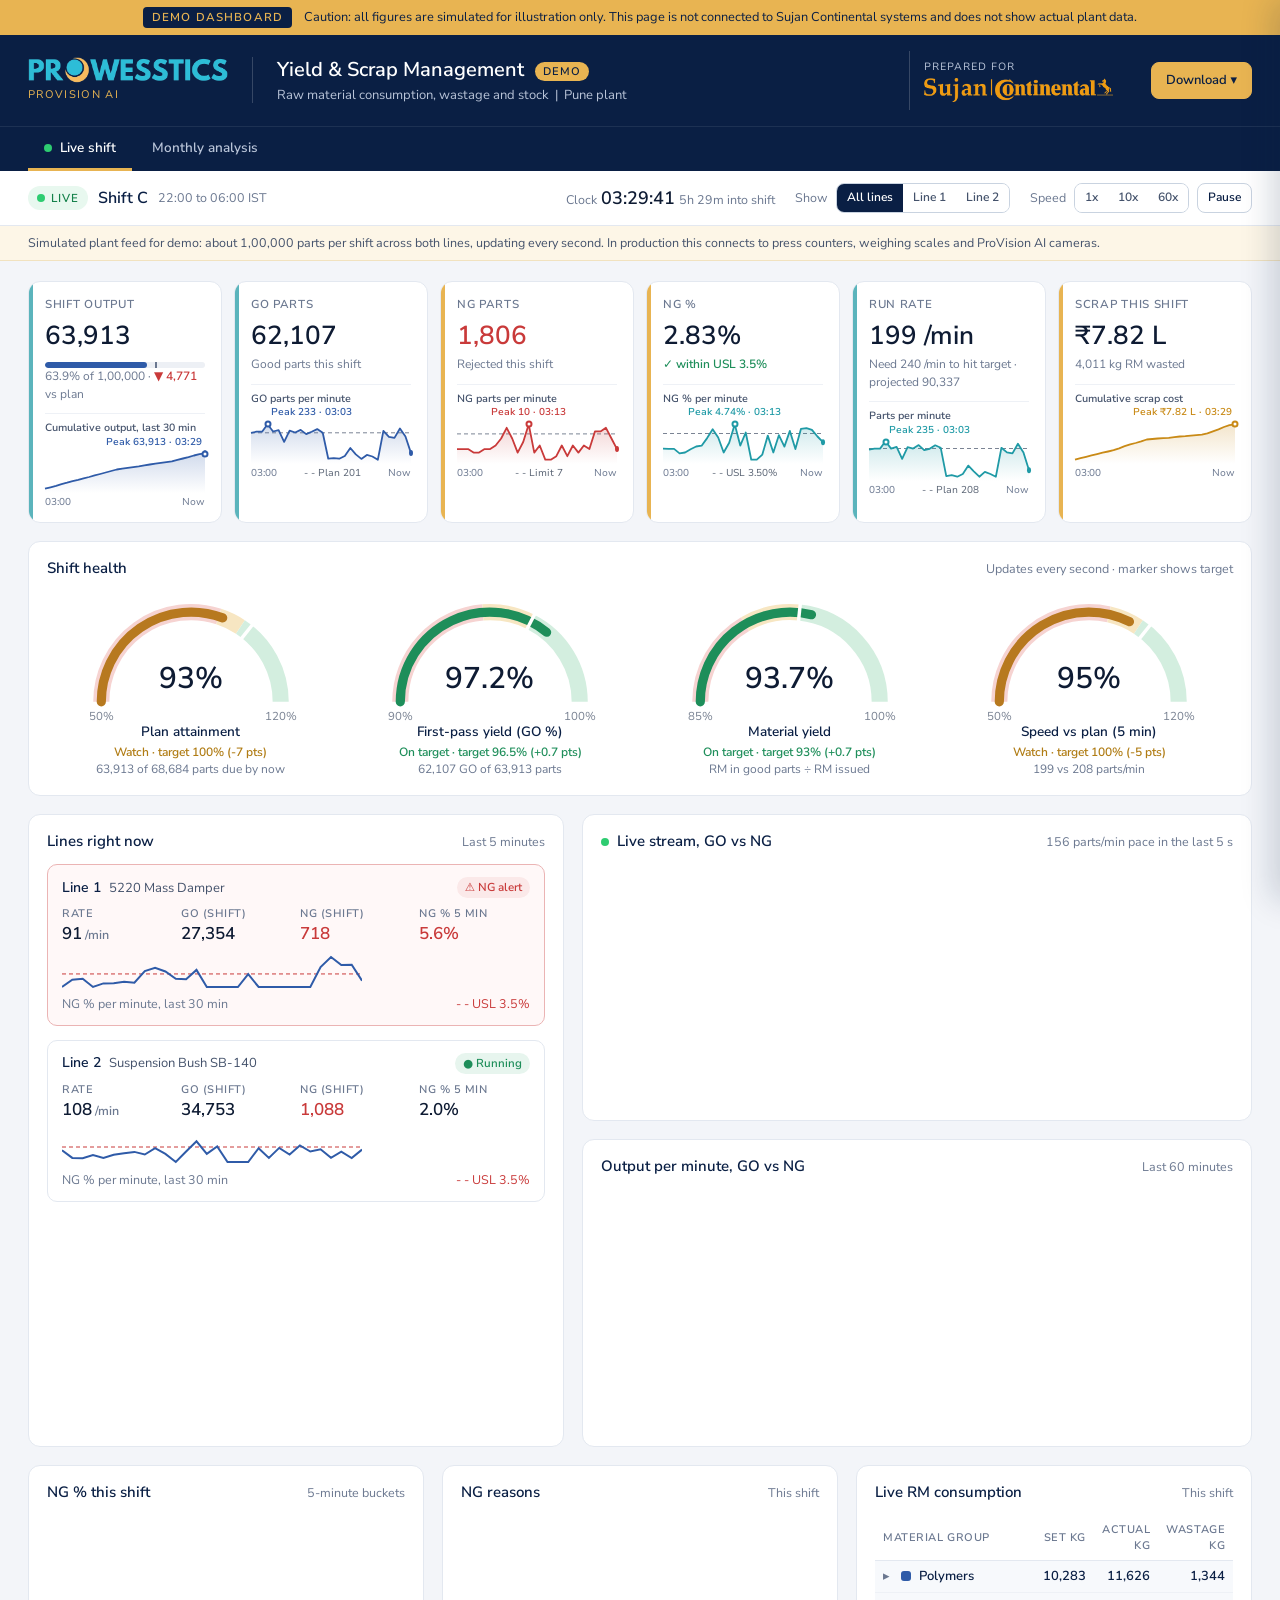
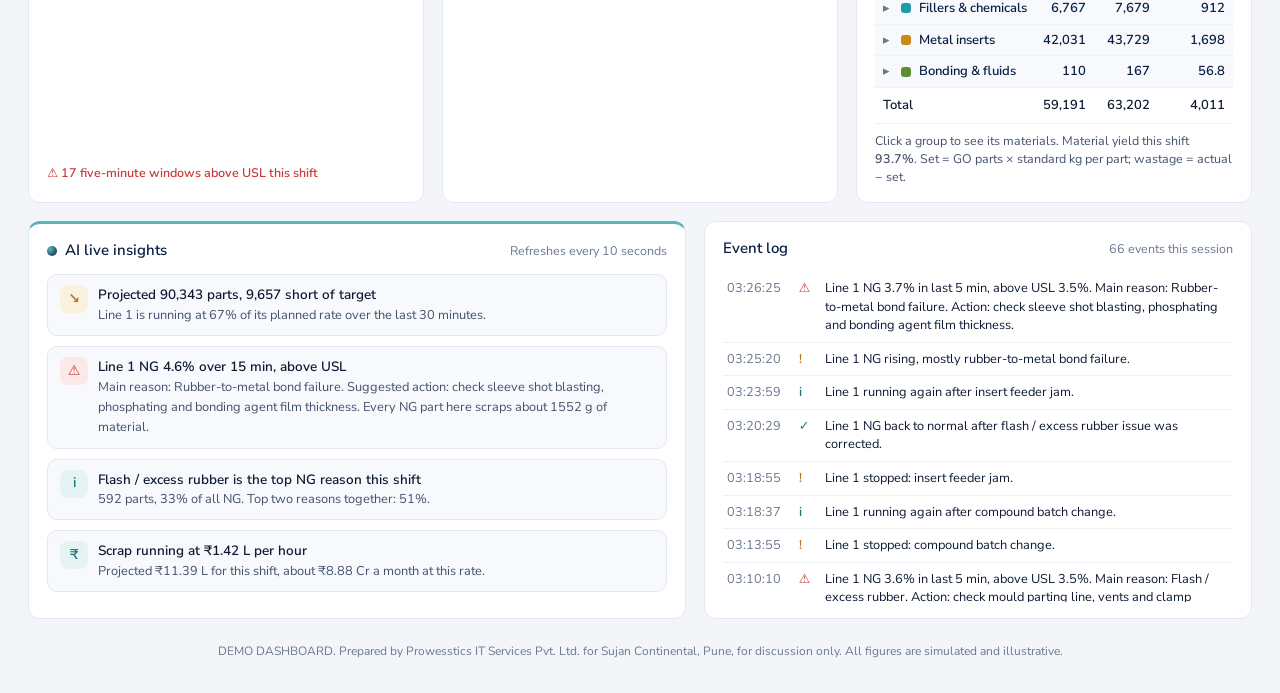
==== index.html @ 963721c2 "Avenir share thumbnail (D1), peak labels on sparklines, new share link (build 20261024130215) Co-Aut" ====
<!doctype html>
<html lang="en">
<head>
<meta charset="utf-8">
<meta http-equiv="Cache-Control" content="no-cache, no-store, must-revalidate">
<meta name="build" content="20261024130215">
<meta name="viewport" content="width=device-width, initial-scale=1">
<title>Yield &amp; Scrap Management Dashboard | Sujan Continental x Prowesstics</title>
<meta name="description" content="Demo dashboard: live GO / NG tracking, raw material yield, scrap cost and stock for Sujan Continental's anti-vibration lines. Prepared by Prowesstics (ProVision AI).">
<meta property="og:type" content="website">
<meta property="og:site_name" content="Prowesstics | ProVision AI">
<meta property="og:title" content="Yield &amp; Scrap Management Dashboard | Sujan Continental">
<meta property="og:description" content="Live GO / NG tracking, raw material yield, scrap cost and stock for anti-vibration lines. Demo prepared by Prowesstics.">
<meta property="og:url" content="https://harish-e-g.github.io/sct-yield-scrap/">
<meta property="og:image" content="https://harish-e-g.github.io/sct-yield-scrap/assets/og-share.jpg">
<meta property="og:image:secure_url" content="https://harish-e-g.github.io/sct-yield-scrap/assets/og-share.jpg">
<meta property="og:image:type" content="image/jpeg">
<meta property="og:image:width" content="1200">
<meta property="og:image:height" content="630">
<meta property="og:image:alt" content="Prowesstics Yield and Scrap Management demo dashboard prepared for Sujan Continental">
<meta name="twitter:card" content="summary_large_image">
<meta name="twitter:title" content="Yield &amp; Scrap Management Dashboard | Sujan Continental">
<meta name="twitter:description" content="Live GO / NG tracking, raw material yield, scrap cost and stock. Demo prepared by Prowesstics.">
<meta name="twitter:image" content="https://harish-e-g.github.io/sct-yield-scrap/assets/og-share.jpg">
<meta name="theme-color" content="#0A1F44">
<link rel="icon" href="data:image/svg+xml,%3Csvg xmlns='http://www.w3.org/2000/svg' viewBox='0 0 64 64'%3E%3Crect width='64' height='64' rx='14' fill='%230A1F44'/%3E%3Ccircle cx='30' cy='32' r='13' fill='%235BB4BC'/%3E%3Cpath d='M22 46a18 18 0 1 0 6-32' fill='none' stroke='%23E8B452' stroke-width='6' stroke-linecap='round'/%3E%3C/svg%3E">
<link rel="preconnect" href="https://fonts.googleapis.com"><link rel="preconnect" href="https://fonts.gstatic.com" crossorigin>
<link rel="stylesheet" href="https://fonts.googleapis.com/css2?family=Nunito+Sans:opsz,wght@6..12,400;6..12,600;6..12,700&display=swap">
<link rel="stylesheet" href="styles.css?v=20261024130215">
<script src="lib/chart.umd.min.js?v=20261024130215"></script>
<script src="lib/xlsx.full.min.js?v=20261024130215"></script>
</head>
<body>

<div class="demo-ribbon" role="note">
  <b>DEMO DASHBOARD</b>
  <span>Caution: all figures are simulated for illustration only. This page is not connected to Sujan Continental systems and does not show actual plant data.</span>
</div>

<header class="topbar">
  <div class="brand">
    <img src="assets/prowesstics-logo.png?v=20261024130215" alt="Prowesstics" class="logo-pwt" width="640" height="83">
    <div class="brand-sub">ProVision AI</div>
  </div>
  <div class="title-block">
    <h1>Yield &amp; Scrap Management <span class="demo-tag">Demo</span></h1>
    <p>Raw material consumption, wastage and stock &nbsp;|&nbsp; Pune plant</p>
  </div>
  <div class="client">
    <span class="client-lbl">Prepared for</span>
    <img src="assets/sujan-continental-logo.png?v=20261024130215" alt="Sujan Continental" class="logo-sct" width="640" height="81">
  </div>
  <div class="dl-wrap">
    <button class="btn gold" id="btnDl" aria-haspopup="menu" aria-expanded="false">Download ▾</button>
    <div class="dl-menu" id="dlMenu" role="menu" hidden>
      <div class="dl-head">Current view and filters</div>
      <button role="menuitem" data-fmt="pdf"><b>PDF report</b><span>Dashboard layout, A4 landscape</span></button>
      <button role="menuitem" data-fmt="xlsx"><b>Excel report</b><span>Summary, lines, stock, trend and data sheets</span></button>
      <button role="menuitem" data-fmt="png"><b>Dashboard image</b><span>Full-page PNG</span></button>
      <button role="menuitem" data-fmt="html"><b>Interactive dashboard</b><span>Offline HTML file, opens in any browser</span></button>
    </div>
  </div>
  <div class="top-actions">
    <button class="btn ghost" id="btnInputs" aria-controls="drawer">Edit inputs</button>
    <button class="btn ghost" id="btnData">Upload / Download</button>
  </div>
</header>

<nav class="viewtabs" role="tablist" aria-label="Views">
  <button role="tab" data-view="live" class="on" aria-selected="true"><span class="live-dot" aria-hidden="true"></span>Live shift</button>
  <button role="tab" data-view="monthly" aria-selected="false">Monthly analysis</button>
</nav>

<div id="viewLive">
  <section class="shiftbar">
    <div class="shift-id">
      <span class="live-badge"><span class="live-dot" aria-hidden="true"></span>LIVE</span>
      <b id="lvShift">Shift</b>
      <span class="muted" id="lvShiftWin"></span>
    </div>
    <div class="shift-clock"><span class="muted">Clock</span> <b id="lvClock">--:--:--</b> <span class="muted" id="lvElapsed"></span></div>
    <div class="shift-ctrl">
      <span class="muted">Show</span>
      <div class="seg" role="group" aria-label="Line filter" id="lvSel">
        <button data-sel="all" class="on">All lines</button><button data-sel="0">Line 1</button><button data-sel="1">Line 2</button>
      </div>
    </div>
    <div class="shift-ctrl">
      <span class="muted">Speed</span>
      <div class="seg" role="group" aria-label="Simulation speed" id="lvSpeed">
        <button data-sp="1" class="on">1x</button><button data-sp="10">10x</button><button data-sp="60">60x</button>
      </div>
      <button class="btn ghost sm" id="lvPause">Pause</button>
    </div>
  </section>
  <p class="feed-note" id="lvFeedNote">Simulated plant feed for demo: about 1,00,000 parts per shift across both lines, updating every second. In production this connects to press counters, weighing scales and ProVision AI cameras.</p>

  <main>
    <section class="kpis" id="lvKpis" aria-label="Live shift metrics"></section>

    <section class="panel">
      <div class="panel-head"><h2>Shift health</h2><span class="muted">Updates every second · marker shows target</span></div>
      <div class="gauges" id="lvGauges"></div>
    </section>

    <section class="grid-live">
      <div class="panel">
        <div class="panel-head"><h2>Lines right now</h2><span class="muted">Last 5 minutes</span></div>
        <div class="lines" id="lvLines"></div>
      </div>
      <div class="col-right">
        <div class="panel">
          <div class="panel-head"><h2><span class="live-dot" aria-hidden="true"></span>Live stream, GO vs NG</h2><span class="muted" id="lvStreamNow">Every 5 seconds, last 3 minutes</span></div>
          <div class="chart-box"><canvas id="lvChStream" aria-label="GO and NG parts every 5 seconds, last 3 minutes"></canvas></div>
        </div>
        <div class="panel">
          <div class="panel-head"><h2>Output per minute, GO vs NG</h2><span class="muted">Last 60 minutes</span></div>
          <div class="chart-box"><canvas id="lvChRate" aria-label="Parts per minute, GO and NG, last 60 minutes"></canvas></div>
        </div>
      </div>
    </section>

    <section class="grid-3">
      <div class="panel">
        <div class="panel-head"><h2>NG % this shift</h2><span class="muted">5-minute buckets</span></div>
        <div class="chart-box"><canvas id="lvChNg" aria-label="NG percent in five minute buckets with USL"></canvas></div>
        <p class="chart-foot" id="lvNgFoot"></p>
      </div>
      <div class="panel">
        <div class="panel-head"><h2>NG reasons</h2><span class="muted">This shift</span></div>
        <div class="chart-box"><canvas id="lvChReason" aria-label="NG parts by rejection reason"></canvas></div>
      </div>
      <div class="panel">
        <div class="panel-head"><h2>Live RM consumption</h2><span class="muted">This shift</span></div>
        <div id="lvRm"></div>
      </div>
    </section>

    <section class="grid-2">
      <div class="panel ai">
        <div class="panel-head"><h2><span class="ai-dot" aria-hidden="true"></span>AI live insights</h2><span class="muted">Refreshes every 10 seconds</span></div>
        <ul class="insights" id="lvInsights"></ul>
      </div>
      <div class="panel">
        <div class="panel-head"><h2>Event log</h2><span class="muted" id="lvEvCount"></span></div>
        <ul class="events" id="lvEvents"></ul>
      </div>
    </section>
    <footer class="foot">DEMO DASHBOARD. Prepared by Prowesstics IT Services Pvt. Ltd. for Sujan Continental, Pune, for discussion only. All figures are simulated and illustrative.</footer>
  </main>
</div>

<div id="viewMonthly" hidden>
<section class="filters" aria-label="Filters">
  <label>Period<select id="fMode"><option value="month">Single month</option><option value="cum">Cumulative (range)</option></select></label>
  <label id="fFromWrap" hidden>From<select id="fFrom"></select></label>
  <label><span id="fMonthLbl">Month</span><select id="fMonth"></select></label>
  <div class="presets" id="fPresets" hidden role="group" aria-label="Quick ranges">
    <button data-p="fy">FY to date</button><button data-p="3">Last 3 M</button><button data-p="6">Last 6 M</button><button data-p="12">All 12 M</button>
  </div>
  <label>Line<select id="fLine"></select></label>
  <label>Variant<select id="fVariant"></select></label>
  <label>Raw material<select id="fRm"></select></label>
  <span class="filters-note" id="filterNote"></span>
  <button class="btn link" id="btnReset" title="Restore the demo data">Reset demo data</button>
</section>

<main>
  <section class="kpis" id="kpis" aria-label="Key metrics"></section>

  <section class="grid-main">
    <div class="panel" id="prodPanel">
      <div class="panel-head">
        <h2>Production details</h2>
        <span class="muted" id="prodMonthLbl"></span>
      </div>
      <div class="lines" id="lineCards"></div>
    </div>

    <div class="col-right">
      <div class="panel">
        <div class="panel-head">
          <h2>Available RM stock</h2>
          <span class="muted" id="stockMonthLbl"></span>
        </div>
        <div id="stockTable"></div>
      </div>

      <div class="panel">
        <div class="panel-head">
          <h2>Scrap % control chart</h2>
          <div class="seg" role="group" aria-label="Control limit mode">
            <button data-lim="auto" class="on">Auto (3σ)</button>
            <button data-lim="manual">Manual</button>
          </div>
        </div>
        <div class="limits-row" id="limitsRow">
          <label>USL %<input type="number" step="0.1" id="inUsl"></label>
          <label>LSL %<input type="number" step="0.1" id="inLsl"></label>
        </div>
        <div class="chart-box tall"><canvas id="chSpc" aria-label="Monthly scrap percent with average, USL and LSL"></canvas></div>
        <p class="chart-foot" id="spcFoot"></p>
      </div>
    </div>
  </section>

  <section class="grid-3">
    <div class="panel">
      <div class="panel-head"><h2 id="partsTitle">Produced parts vs month</h2></div>
      <div class="chart-box"><canvas id="chParts" aria-label="Good parts produced per month by line"></canvas></div>
    </div>
    <div class="panel">
      <div class="panel-head"><h2 id="wasteTitle">Wastage kg by raw material</h2></div>
      <div class="chart-box"><canvas id="chWaste" aria-label="Wastage kilograms per month by raw material"></canvas></div>
    </div>
    <div class="panel">
      <div class="panel-head"><h2>Set vs actual consumption</h2><span class="muted" id="svaLbl"></span></div>
      <div class="chart-box"><canvas id="chSva" aria-label="Set versus actual RM consumption for selected month"></canvas></div>
    </div>
  </section>

  <section class="grid-3">
    <div class="panel">
      <div class="panel-head"><h2>Where the wasted material goes</h2><span class="muted" id="wfLbl"></span></div>
      <div class="chart-box"><canvas id="chFlow" aria-label="Wasted material by cause"></canvas></div>
      <p class="chart-foot" id="wfFoot"></p>
    </div>
    <div class="panel">
      <div class="panel-head"><h2>Scrap cost share</h2><span class="muted" id="dnLbl"></span></div>
      <div class="chart-box donut-box"><canvas id="chDonut" aria-label="Share of scrap cost by material"></canvas><div class="donut-center" id="dnCenter"></div></div>
    </div>
    <div class="panel">
      <div class="panel-head"><h2>Scrap % heatmap</h2><span class="muted">Month × line</span></div>
      <div id="heatmap" class="heat-wrap"></div>
    </div>
  </section>

  <section class="grid-2">
    <div class="panel ai">
      <div class="panel-head">
        <h2><span class="ai-dot" aria-hidden="true"></span>AI insights</h2>
        <span class="muted">Auto-generated from the current data</span>
      </div>
      <ul class="insights" id="insights"></ul>
    </div>

    <div class="panel">
      <div class="panel-head"><h2>What-if simulator</h2><span class="muted" id="wiLbl"></span></div>
      <div class="slider">
        <div class="slider-top"><span>Reduce wastage by</span><b id="wiWasteVal">20%</b></div>
        <input type="range" id="wiWaste" min="0" max="60" step="5" value="20">
      </div>
      <div class="slider">
        <div class="slider-top"><span>RM price change</span><b id="wiPriceVal">0%</b></div>
        <input type="range" id="wiPrice" min="-20" max="20" step="1" value="0">
      </div>
      <div class="wi-results" id="wiResults"></div>
    </div>
  </section>

  <section class="panel">
    <div class="panel-head">
      <h2>Raw material master</h2>
      <span class="muted">Demo assumptions for a rubber-to-metal bonded AVS plant. Confirm with Sujan Continental.</span>
    </div>
    <div id="rmMaster" class="table-wrap"></div>
  </section>

  <section class="panel">
    <div class="panel-head">
      <h2>Data table</h2>
      <button class="btn ghost sm" id="btnTable" aria-expanded="false">Show table</button>
    </div>
    <div id="dataTable" class="table-wrap" hidden></div>
  </section>

  <footer class="foot">
    DEMO DASHBOARD. Prepared by Prowesstics IT Services Pvt. Ltd. for Sujan Continental, Pune, for discussion only. All figures are simulated and illustrative. Build <span id="buildId"></span>.
  </footer>
</main>
</div>

<!-- Inputs drawer -->
<div class="scrim" id="scrim" hidden></div>
<aside class="drawer" id="drawer" aria-hidden="true" aria-label="Edit inputs">
  <div class="drawer-head">
    <h2>Edit inputs</h2>
    <button class="btn ghost sm" id="btnClose">Close</button>
  </div>
  <div class="tabs" role="tablist">
    <button role="tab" data-tab="prod" class="on">Production</button>
    <button role="tab" data-tab="stock">Stock &amp; inward</button>
    <button role="tab" data-tab="std">Part weights &amp; rates</button>
  </div>
  <div class="drawer-body" id="drawerBody"></div>
  <p class="drawer-foot">Changes apply instantly and stay saved in this browser.</p>
</aside>

<!-- Upload / download dialog -->
<dialog id="dlgData">
  <h2>Upload or download data</h2>
  <ol class="steps">
    <li><b>Download the template</b> (Excel, 4 sheets: Production, Part Weights, Stock, Rates). It is pre-filled with the current data.</li>
    <li>Replace the numbers with real plant data. Keep the column headings as they are.</li>
    <li><b>Upload</b> the file. The whole dashboard refreshes.</li>
  </ol>
  <div class="dlg-actions">
    <button class="btn" id="btnTemplate">Download template (.xlsx)</button>
    <label class="btn ghost file">Upload .xlsx<input type="file" id="fileIn" accept=".xlsx,.xls,.csv"></label>
  </div>
  <p class="muted" id="uploadMsg"></p>
  <div class="dlg-actions end"><button class="btn ghost" id="btnDlgClose">Close</button></div>
</dialog>

<script src="viz.js?v=20261024130215"></script>
<script src="materials.js?v=20261024121736"></script>
<script src="app.js?v=20261024130215"></script>
<script src="live.js?v=20261024130215"></script>
<div class="toast" id="toast" hidden></div>
<script src="lib/jspdf.umd.min.js?v=20261024130215" defer></script>
<script src="lib/html2canvas.min.js?v=20261024130215" defer></script>
<script src="export.js?v=20261024130215"></script>
<script src="refresh.js?v=20261024130215"></script>
</body>
</html>
---- styles.css ----
:root{
  color-scheme: light;
  --navy:#0A1F44; --teal:#5BB4BC; --gold:#E8B452;
  --bg:#F3F5F9; --surface:#FFFFFF; --surface-2:#F7F9FC; --line:#E3E8F0;
  --ink:#0E1B33; --ink-2:#44526B; --ink-3:#6B7890;
  --s1:#2F5BA8; --s2:#1F9AA6; --s3:#C98A16; --s4:#8E5BB5; --s5:#5E8C31;
  --good:#1E8E5A; --warn:#B7791F; --crit:#C93A3A;
  --good-bg:#E7F5EE; --warn-bg:#FBF1DF; --crit-bg:#FBE9E9;
  --r:12px;
  --font:"Avenir Next","Avenir","Nunito Sans",Calibri,"Segoe UI",system-ui,-apple-system,sans-serif;
}
*{box-sizing:border-box}
html,body{margin:0;background:var(--bg);color:var(--ink);font-family:var(--font);font-size:14px;line-height:1.45}
h1,h2,h3{margin:0;font-weight:600}
button,input,select{font:inherit;color:inherit}
.muted{color:var(--ink-3);font-size:12.5px}

/* Top bar */
.topbar{display:flex;align-items:center;gap:24px;padding:16px 28px;background:var(--navy);color:#fff;flex-wrap:wrap}
.brand{display:flex;flex-direction:column;border-right:1px solid rgba(255,255,255,.18);padding-right:24px}
.wordmark{font-weight:600;letter-spacing:.08em;font-size:18px;color:#fff}
.wordmark::first-letter{color:var(--teal)}
.brand-sub{font-size:11px;color:var(--gold);letter-spacing:.12em;text-transform:uppercase}
.title-block{flex:1;min-width:240px}
.title-block h1{font-size:20px}
.title-block p{margin:2px 0 0;color:#B9C4D8;font-size:13px}
.top-actions{display:flex;gap:8px;flex-wrap:wrap}
.topbar .btn.ghost{border-color:rgba(255,255,255,.35);color:#fff;background:transparent}
.topbar .btn.ghost:hover{background:rgba(255,255,255,.1)}

.btn{border:1px solid var(--navy);background:var(--navy);color:#fff;border-radius:8px;padding:8px 14px;cursor:pointer;font-weight:600;font-size:13px;white-space:nowrap}
.btn:hover{filter:brightness(1.12)}
.btn.ghost{background:var(--surface);color:var(--navy);border-color:#C9D3E0}
.btn.ghost:hover{background:var(--surface-2);filter:none}
.btn.sm{padding:5px 10px;font-size:12px}
.btn.link{background:none;border:none;color:var(--ink-3);text-decoration:underline;padding:6px 4px;font-weight:500}
.btn:focus-visible,select:focus-visible,input:focus-visible{outline:2px solid var(--teal);outline-offset:2px}

/* Filters */
.filters{display:flex;gap:12px;align-items:flex-end;padding:14px 28px;background:var(--surface);border-bottom:1px solid var(--line);flex-wrap:wrap;position:sticky;top:0;z-index:5}
.filters label{display:flex;flex-direction:column;font-size:11px;color:var(--ink-3);text-transform:uppercase;letter-spacing:.06em;gap:4px;font-weight:600}
.filters select{min-width:150px;padding:7px 10px;border:1px solid #C9D3E0;border-radius:8px;background:var(--surface);font-size:13.5px;text-transform:none;letter-spacing:0;color:var(--ink);font-weight:500}
.filters-note{flex:1;font-size:12.5px;color:var(--ink-3);align-self:center;min-width:160px}

main{padding:20px 28px 32px;display:flex;flex-direction:column;gap:18px;max-width:1500px;margin:0 auto}

/* KPI tiles */
.kpis{display:grid;grid-template-columns:repeat(6,minmax(0,1fr));gap:12px}
.kpi{background:var(--surface);border:1px solid var(--line);border-radius:var(--r);padding:14px 16px;position:relative;overflow:hidden}
.kpi::before{content:"";position:absolute;left:0;top:0;bottom:0;width:4px;background:var(--teal)}
.kpi.hl::before{background:var(--gold)}
.kpi .lbl{font-size:11.5px;color:var(--ink-3);text-transform:uppercase;letter-spacing:.06em;font-weight:600}
.kpi .val{font-size:26px;font-weight:600;margin-top:4px;color:var(--ink);font-variant-numeric:tabular-nums}
.kpi .sub{font-size:12px;color:var(--ink-3);margin-top:2px}
.delta{font-weight:600;font-size:12px}
.delta.good{color:var(--good)} .delta.bad{color:var(--crit)} .delta.flat{color:var(--ink-3)}

/* Panels */
.panel{background:var(--surface);border:1px solid var(--line);border-radius:var(--r);padding:16px 18px;min-width:0}
.panel-head{display:flex;justify-content:space-between;align-items:center;gap:10px;margin-bottom:12px;flex-wrap:wrap}
.panel-head h2{font-size:15px;color:var(--navy);display:flex;align-items:center;gap:8px}
.grid-main{display:grid;grid-template-columns:1.1fr 1fr;gap:18px}
.col-right{display:flex;flex-direction:column;gap:18px;min-width:0}
.grid-3{display:grid;grid-template-columns:repeat(3,minmax(0,1fr));gap:18px}
.grid-2{display:grid;grid-template-columns:1.2fr 1fr;gap:18px}

/* Line cards */
.lines{display:grid;grid-template-columns:1fr;gap:14px}
.line-card{border:1px solid var(--line);border-radius:10px;overflow:hidden}
.line-card .lc-head{display:flex;justify-content:space-between;align-items:center;padding:10px 14px;background:var(--surface-2);border-bottom:1px solid var(--line);gap:8px;flex-wrap:wrap}
.lc-head .ln{font-weight:600;color:var(--navy)}
.lc-head .pn{font-size:13px;color:var(--ink-2)}
.lc-stats{display:grid;grid-template-columns:repeat(4,1fr);gap:0;border-bottom:1px solid var(--line)}
.lc-stats>div{padding:9px 14px;border-right:1px solid var(--line)}
.lc-stats>div:last-child{border-right:none}
.lc-stats .k{font-size:11px;color:var(--ink-3);text-transform:uppercase;letter-spacing:.05em;font-weight:600}
.lc-stats .v{font-size:16px;font-weight:600;font-variant-numeric:tabular-nums}
.rm-table{width:100%;border-collapse:collapse;font-size:13px}
.rm-table th{font-size:11px;text-transform:uppercase;letter-spacing:.05em;color:var(--ink-3);font-weight:600;text-align:right;padding:8px 14px 6px;border-bottom:1px solid var(--line)}
.rm-table th:first-child,.rm-table td:first-child{text-align:left}
.rm-table td{padding:7px 14px;text-align:right;border-bottom:1px solid #EEF1F6;font-variant-numeric:tabular-nums;white-space:nowrap}
.rm-table tr:last-child td{border-bottom:none}
.rm-name{display:flex;align-items:center;gap:8px;white-space:nowrap}
.sw{width:10px;height:10px;border-radius:3px;display:inline-block;flex:none}
.bar{height:6px;border-radius:3px;background:#EDF0F5;overflow:hidden;min-width:60px}
.bar i{display:block;height:100%;border-radius:3px}
.pill{display:inline-flex;align-items:center;gap:4px;font-size:11.5px;font-weight:600;padding:2px 8px;border-radius:999px;white-space:nowrap}
.pill.good{background:var(--good-bg);color:var(--good)}
.pill.warn{background:var(--warn-bg);color:var(--warn)}
.pill.crit{background:var(--crit-bg);color:var(--crit)}
.empty{padding:20px;text-align:center;color:var(--ink-3)}

/* Stock */
.stock-table{width:100%;border-collapse:collapse;font-size:13px}
.stock-table th{font-size:11px;text-transform:uppercase;letter-spacing:.05em;color:var(--ink-3);font-weight:600;text-align:right;padding:6px 8px;border-bottom:1px solid var(--line)}
.stock-table th:first-child,.stock-table td:first-child{text-align:left}
.stock-table td{padding:8px;text-align:right;border-bottom:1px solid #EEF1F6;font-variant-numeric:tabular-nums;white-space:nowrap}
.stock-table td.big{font-weight:600;font-size:14px}
.stock-table tr.dim td{opacity:.4}

/* Charts */
.chart-box{position:relative;height:240px}
.chart-box.tall{height:260px}
.chart-foot{margin:8px 0 0;font-size:12.5px;color:var(--ink-2)}
.seg{display:inline-flex;border:1px solid #C9D3E0;border-radius:8px;overflow:hidden}
.seg button{border:none;background:var(--surface);padding:5px 10px;font-size:12px;cursor:pointer;color:var(--ink-2);font-weight:600}
.seg button.on{background:var(--navy);color:#fff}
.limits-row{display:none;gap:12px;margin-bottom:8px}
.limits-row.show{display:flex}
.limits-row label{display:flex;align-items:center;gap:6px;font-size:12.5px;color:var(--ink-2);font-weight:600}
.limits-row input{width:80px;padding:5px 8px;border:1px solid #C9D3E0;border-radius:6px}

/* AI insights */
.panel.ai{border-top:3px solid var(--teal)}
.ai-dot{width:10px;height:10px;border-radius:50%;background:radial-gradient(circle at 30% 30%,var(--teal),var(--navy));display:inline-block}
.insights{list-style:none;margin:0;padding:0;display:flex;flex-direction:column;gap:10px}
.insights li{display:grid;grid-template-columns:28px 1fr;gap:10px;padding:10px 12px;border-radius:10px;background:var(--surface-2);border:1px solid var(--line)}
.insights .ic{width:28px;height:28px;border-radius:8px;display:grid;place-items:center;font-weight:600;font-size:14px}
.ic.crit{background:var(--crit-bg);color:var(--crit)}
.ic.warn{background:var(--warn-bg);color:var(--warn)}
.ic.good{background:var(--good-bg);color:var(--good)}
.ic.info{background:#E6F3F5;color:#17707A}
.insights b{display:block;font-size:13.5px;color:var(--ink)}
.insights span{font-size:12.8px;color:var(--ink-2)}

/* What-if */
.slider{margin-bottom:14px}
.slider-top{display:flex;justify-content:space-between;font-size:13px;color:var(--ink-2);margin-bottom:4px}
.slider-top b{color:var(--navy);font-size:15px}
input[type=range]{width:100%;accent-color:var(--navy)}
.wi-results{display:grid;grid-template-columns:repeat(2,1fr);gap:10px;margin-top:6px}
.wi-results>div{background:var(--surface-2);border:1px solid var(--line);border-radius:10px;padding:10px 12px}
.wi-results .k{font-size:11px;color:var(--ink-3);text-transform:uppercase;letter-spacing:.05em;font-weight:600}
.wi-results .v{font-size:19px;font-weight:600;color:var(--ink);font-variant-numeric:tabular-nums}
.wi-results .hl{border-color:var(--gold);background:#FDF6E7}

/* Data table */
.table-wrap{overflow-x:auto}
.data-table{width:100%;border-collapse:collapse;font-size:12.5px}
.data-table th{position:sticky;top:0;background:var(--navy);color:#fff;font-weight:600;padding:8px 10px;text-align:right;white-space:nowrap}
.data-table th:nth-child(-n+4){text-align:left}
.data-table td{padding:6px 10px;border-bottom:1px solid #EEF1F6;text-align:right;white-space:nowrap;font-variant-numeric:tabular-nums}
.data-table td:nth-child(-n+4){text-align:left}
.data-table tr:nth-child(even) td{background:var(--surface-2)}

.foot{font-size:12px;color:var(--ink-3);text-align:center;padding-top:6px}

/* Drawer */
.scrim{position:fixed;inset:0;background:rgba(10,31,68,.35);z-index:20}
.drawer{position:fixed;top:0;right:0;height:100%;width:min(560px,100%);background:var(--surface);z-index:21;transform:translateX(100%);transition:transform .25s ease;display:flex;flex-direction:column;box-shadow:-8px 0 30px rgba(10,31,68,.18)}
.drawer.open{transform:none}
.drawer-head{display:flex;justify-content:space-between;align-items:center;padding:16px 20px;border-bottom:1px solid var(--line)}
.drawer-head h2{font-size:16px;color:var(--navy)}
.tabs{display:flex;gap:4px;padding:10px 20px 0;border-bottom:1px solid var(--line)}
.tabs button{border:none;background:none;padding:8px 12px;cursor:pointer;font-weight:600;color:var(--ink-3);border-bottom:2px solid transparent;font-size:13px}
.tabs button.on{color:var(--navy);border-bottom-color:var(--gold)}
.drawer-body{flex:1;overflow:auto;padding:16px 20px}
.drawer-foot{margin:0;padding:10px 20px;border-top:1px solid var(--line);font-size:12px;color:var(--ink-3)}
.fgroup{border:1px solid var(--line);border-radius:10px;padding:12px 14px;margin-bottom:14px}
.fgroup h3{font-size:13.5px;color:var(--navy);margin-bottom:10px}
.frow{display:grid;grid-template-columns:repeat(3,1fr);gap:10px;margin-bottom:10px}
.frow label{display:flex;flex-direction:column;gap:3px;font-size:11.5px;color:var(--ink-3);font-weight:600}
.frow input,.frow select{padding:6px 8px;border:1px solid #C9D3E0;border-radius:6px;font-size:13px;width:100%;color:var(--ink);font-weight:500}
.hint{font-size:12px;color:var(--ink-3);margin:0 0 12px}

/* Dialog */
dialog{border:none;border-radius:14px;padding:22px 24px;max-width:520px;width:calc(100% - 32px);box-shadow:0 20px 60px rgba(10,31,68,.3)}
dialog::backdrop{background:rgba(10,31,68,.4)}
dialog h2{font-size:17px;color:var(--navy);margin-bottom:10px}
.steps{padding-left:20px;margin:0 0 14px;color:var(--ink-2)}
.steps li{margin-bottom:6px}
.dlg-actions{display:flex;gap:10px;flex-wrap:wrap}
.dlg-actions.end{justify-content:flex-end;margin-top:12px}
.btn.file{position:relative;overflow:hidden}
.btn.file input{position:absolute;inset:0;opacity:0;cursor:pointer}

/* Responsive */
@media (max-width:1200px){
  .kpis{grid-template-columns:repeat(3,minmax(0,1fr))}
  .grid-3{grid-template-columns:1fr 1fr}
}
@media (max-width:900px){
  .grid-main,.grid-2,.grid-3{grid-template-columns:1fr}
}
@media (max-width:640px){
  .topbar{padding:14px 16px;gap:12px}
  .brand{border-right:none;padding-right:0}
  .filters{padding:12px 16px;position:static}
  .filters label{flex:1 1 45%}
  .filters select{min-width:0;width:100%}
  main{padding:14px 16px 24px}
  .kpis{grid-template-columns:1fr 1fr}
  .kpi .val{font-size:21px}
  .lc-stats{grid-template-columns:1fr 1fr}
  .lc-stats>div:nth-child(2){border-right:none}
  .lc-stats>div:nth-child(-n+2){border-bottom:1px solid var(--line)}
  .hide-sm{display:none}
  .rm-table td,.rm-table th{padding-left:10px;padding-right:10px}
  .panel{padding:14px}
  .frow{grid-template-columns:1fr 1fr}
  .wi-results{grid-template-columns:1fr 1fr}
}

/* View tabs */
.viewtabs{display:flex;gap:4px;padding:0 28px;background:var(--navy);border-top:1px solid rgba(255,255,255,.08)}
.viewtabs button{border:none;background:none;color:#B9C4D8;padding:11px 16px;font-weight:600;font-size:13.5px;cursor:pointer;border-bottom:3px solid transparent;display:flex;align-items:center;gap:8px}
.viewtabs button.on{color:#fff;border-bottom-color:var(--gold)}
.live-dot{width:8px;height:8px;border-radius:50%;background:#2ECC71;display:inline-block;box-shadow:0 0 0 0 rgba(46,204,113,.6);animation:pulse 1.6s infinite}
.paused .live-dot{animation:none;background:#9AA5B8;box-shadow:none}
@keyframes pulse{0%{box-shadow:0 0 0 0 rgba(46,204,113,.55)}70%{box-shadow:0 0 0 8px rgba(46,204,113,0)}100%{box-shadow:0 0 0 0 rgba(46,204,113,0)}}
@media (prefers-reduced-motion:reduce){.live-dot{animation:none}}

/* Shift bar */
.shiftbar{display:flex;align-items:center;gap:20px;padding:12px 28px;background:var(--surface);border-bottom:1px solid var(--line);flex-wrap:wrap}
.shift-id{display:flex;align-items:center;gap:10px;flex:1;min-width:220px}
.shift-id b{font-size:16px;color:var(--navy)}
.live-badge{display:inline-flex;align-items:center;gap:6px;background:#E8F8EF;color:#14814A;font-weight:600;font-size:11.5px;letter-spacing:.08em;padding:4px 9px;border-radius:999px}
.paused .live-badge{background:#EEF1F6;color:var(--ink-3)}
.shift-clock b{font-size:18px;font-variant-numeric:tabular-nums;color:var(--ink)}
.shift-ctrl{display:flex;align-items:center;gap:8px}
.feed-note{margin:0;padding:8px 28px;font-size:12.5px;color:var(--ink-2);background:#FDF6E7;border-bottom:1px solid #F1E2BF}

/* Live KPI extras */
.prog{height:6px;background:#EDF0F5;border-radius:3px;margin-top:8px;overflow:hidden;position:relative}
.prog i{display:block;height:100%;background:var(--s1);border-radius:3px;transition:width .4s}
.prog b{position:absolute;top:-3px;width:2px;height:12px;background:var(--ink-3)}
.kpi .val.ng{color:var(--crit)}
.tick{transition:color .3s}

.grid-live{display:grid;grid-template-columns:1fr 1.25fr;gap:18px}
.lv-line{border:1px solid var(--line);border-radius:10px;padding:12px 14px}
.lv-line.alert{border-color:#EBB4B4;background:#FFF8F8}
.lv-top{display:flex;justify-content:space-between;align-items:center;gap:8px;flex-wrap:wrap;margin-bottom:8px}
.lv-top .ln{font-weight:600;color:var(--navy)}
.lv-top .pn{font-size:13px;color:var(--ink-2)}
.lv-stats{display:grid;grid-template-columns:repeat(4,1fr);gap:8px}
.lv-stats .k{font-size:11px;color:var(--ink-3);text-transform:uppercase;letter-spacing:.05em;font-weight:600}
.lv-stats .v{font-size:17px;font-weight:600;font-variant-numeric:tabular-nums}
.lv-stats .v.ng{color:var(--crit)}
.spark{height:34px;margin-top:8px}

.events{list-style:none;margin:0;padding:0;max-height:330px;overflow:auto;font-size:12.8px}
.events li{display:grid;grid-template-columns:64px 18px 1fr;gap:8px;padding:7px 4px;border-bottom:1px solid #EEF1F6;align-items:start}
.events time{color:var(--ink-3);font-variant-numeric:tabular-nums}
.events .e-crit{color:var(--crit);font-weight:600}
.events .e-warn{color:var(--warn);font-weight:600}
.events .e-good{color:var(--good);font-weight:600}
.events .e-info{color:#17707A;font-weight:600}
.events li.new{animation:flash 1.2s ease}
@keyframes flash{from{background:#FDF6E7}to{background:transparent}}

@media (max-width:900px){.grid-live{grid-template-columns:1fr}}
@media (max-width:640px){
  .viewtabs{padding:0 12px}
  .shiftbar,.feed-note{padding-left:16px;padding-right:16px}
  .lv-stats{grid-template-columns:1fr 1fr}
}
.lv-line{cursor:pointer;transition:border-color .2s, box-shadow .2s}
.lv-line:hover{border-color:#B9C6DA}
.lv-line.sel{border-color:var(--navy);box-shadow:0 0 0 2px rgba(10,31,68,.12)}
.lines .lv-line:focus-visible{outline:2px solid var(--teal);outline-offset:2px}
.kpi .val{transition:color .3s}

/* Brand header with logos */
.demo-ribbon{display:flex;gap:12px;align-items:center;justify-content:center;flex-wrap:wrap;background:var(--gold);color:var(--navy);padding:7px 20px;font-size:12.8px;text-align:center}
.demo-ribbon b{letter-spacing:.1em;background:var(--navy);color:var(--gold);padding:2px 9px;border-radius:4px;font-size:11.5px}
.topbar .brand{gap:4px}
.logo-pwt{height:26px;width:auto;display:block}
.logo-sct{height:24px;width:auto;display:block}
.client{display:flex;flex-direction:column;align-items:flex-start;gap:4px;padding:8px 14px;border-left:1px solid rgba(255,255,255,.18)}
.client-lbl{font-size:10.5px;color:#B9C4D8;text-transform:uppercase;letter-spacing:.1em}
.demo-tag{display:inline-block;vertical-align:middle;font-size:11px;letter-spacing:.08em;text-transform:uppercase;background:var(--gold);color:var(--navy);padding:2px 8px;border-radius:999px;margin-left:6px}
.toast{position:fixed;left:50%;bottom:24px;transform:translateX(-50%);background:var(--navy);color:#fff;padding:10px 18px;border-radius:10px;font-weight:600;box-shadow:0 10px 30px rgba(10,31,68,.3);z-index:40}
@media (max-width:640px){
  .logo-pwt{height:20px} .logo-sct{height:18px}
  .client{border-left:none;padding:0}
}
.presets{display:flex;gap:4px;align-self:flex-end;flex-wrap:wrap}
.presets button{border:1px solid #C9D3E0;background:var(--surface);color:var(--ink-2);border-radius:999px;padding:6px 11px;font-size:12px;font-weight:600;cursor:pointer}
.presets button:hover{border-color:var(--navy);color:var(--navy)}

/* Download menu */
.dl-wrap{position:relative}
.btn.gold{background:var(--gold);border-color:var(--gold);color:var(--navy)}
.dl-menu{position:absolute;right:0;top:calc(100% + 8px);width:300px;background:var(--surface);border:1px solid var(--line);border-radius:12px;box-shadow:0 18px 40px rgba(10,31,68,.25);padding:6px;z-index:30}
.dl-head{font-size:11px;text-transform:uppercase;letter-spacing:.08em;color:var(--ink-3);font-weight:600;padding:8px 10px 6px}
.dl-menu button{display:flex;flex-direction:column;align-items:flex-start;width:100%;text-align:left;border:none;background:none;padding:9px 10px;border-radius:8px;cursor:pointer;color:var(--ink)}
.dl-menu button:hover,.dl-menu button:focus-visible{background:var(--surface-2)}
.dl-menu button b{font-size:13.5px;color:var(--navy)}
.dl-menu button span{font-size:12px;color:var(--ink-3)}
@media (max-width:640px){.dl-menu{right:auto;left:0}}
.stock-table tr.grp-row td{background:var(--surface-2);font-weight:600;color:var(--navy);font-size:12px;text-transform:uppercase;letter-spacing:.05em;padding:6px 8px}
.stock-table tr.grp-row.dim td{opacity:.45}
.rm-name.sub{padding-left:18px;font-size:12.8px}
#lvRm .lv-grp{cursor:pointer}
#lvRm .lv-grp td{text-transform:none;letter-spacing:0;font-size:13px}
#lvRm .caret{display:inline-block;transition:transform .2s;color:var(--ink-3);width:10px}
#lvRm .lv-grp.open .caret{transform:rotate(90deg)}
.stock-table.master td.left,.stock-table.master th.left{text-align:left;white-space:normal}
.stock-table.master td{font-size:12.8px}
.pill.idle{background:#EEF1F6;color:var(--ink-3)}

/* Sparklines in KPI tiles */
.kpi{padding-bottom:12px}
.kspark{display:block;width:100%;height:34px;margin-top:8px}
/* Gauges */
.gauges{display:grid;grid-template-columns:repeat(4,minmax(0,1fr));gap:12px}
.gauge{text-align:center;padding:4px 6px 0}
.gauge svg{width:100%;max-width:230px;height:auto;display:block;margin:0 auto}
.g-val{transition:stroke-dasharray .6s ease}
.g-num{font-family:var(--font);font-size:26px;font-weight:600;fill:var(--ink)}
.g-lbl{font-weight:600;color:var(--navy);font-size:13.5px;margin-top:-2px}
.g-sub{font-size:12px;color:var(--ink-3)}
/* Donut */
.donut-box{position:relative}
.donut-center{position:absolute;left:0;right:0;top:38%;transform:translateY(-50%);text-align:center;pointer-events:none}
.donut-center b{display:block;font-size:20px;color:var(--ink)}
.donut-center span{font-size:11.5px;color:var(--ink-3);text-transform:uppercase;letter-spacing:.06em}
/* Heatmap */
.heat-wrap{overflow-x:auto}
.heat{border-collapse:separate;border-spacing:3px;width:100%;font-size:11.5px}
.heat th{font-weight:600;color:var(--ink-3);padding:2px 4px;text-align:center;white-space:nowrap}
.heat th.rowh{text-align:left;color:var(--ink-2)}
.heat td{border-radius:6px;text-align:center;padding:9px 2px;font-weight:600;font-variant-numeric:tabular-nums;cursor:default}
.heat td.sel{outline:2px solid var(--navy);outline-offset:-2px}
.heat-legend{display:flex;align-items:center;gap:8px;font-size:11.5px;color:var(--ink-3);margin-top:8px}
.heat-legend i{flex:1;height:8px;border-radius:4px;background:linear-gradient(90deg,#FDF2EF,#F2B9A8,#D9674B,#A3301E)}
@media (max-width:900px){.gauges{grid-template-columns:repeat(2,minmax(0,1fr))}}
.spark-cap{font-size:10px;color:var(--ink-3);margin-top:2px;letter-spacing:.02em}

/* Corporate weights: Avenir Next Demi Bold at most, never Bold / Heavy */
b,strong,th,h1,h2,h3{font-weight:600}
/* Functional sparklines */
.ks{margin-top:10px;border-top:1px solid #EEF1F6;padding-top:6px}
.ks-cap{display:flex;justify-content:space-between;gap:6px;font-size:10.5px;color:var(--ink-3);margin-bottom:2px}
.ks-cap span:first-child{font-weight:600;color:var(--ink-2)}
.ks-range{white-space:nowrap}
.ks svg{display:block;width:100%;height:44px;overflow:visible}
.ks-x{display:flex;justify-content:space-between;font-size:10px;color:var(--ink-3);margin-top:2px}
.ks-ref{color:#5A6474}
/* Zoned gauges */
.g-axis{font-family:var(--font);font-size:10px;fill:#7B8494}
.g-num{font-weight:600}
.g-status{font-size:12px;font-weight:600;margin-top:2px}
.g-status.good{color:#1E8E5A} .g-status.warn{color:#B07C14} .g-status.bad{color:#C93A3A}
.g-sub{display:block}
.ks-plot{position:relative;margin-top:14px}
.ks-pk{position:absolute;transform:translate(-50%,-135%);font-size:10px;font-weight:600;white-space:nowrap;background:rgba(255,255,255,.92);padding:0 3px;border-radius:3px;pointer-events:none;line-height:1.3}
.ks-pk.right{transform:translate(-100%,-135%)}
.ks-pk.left{transform:translate(0,-135%)}
.ks-pk-dot{position:absolute;width:7px;height:7px;border-radius:50%;background:#fff;border:2px solid;transform:translate(-50%,-50%);pointer-events:none}
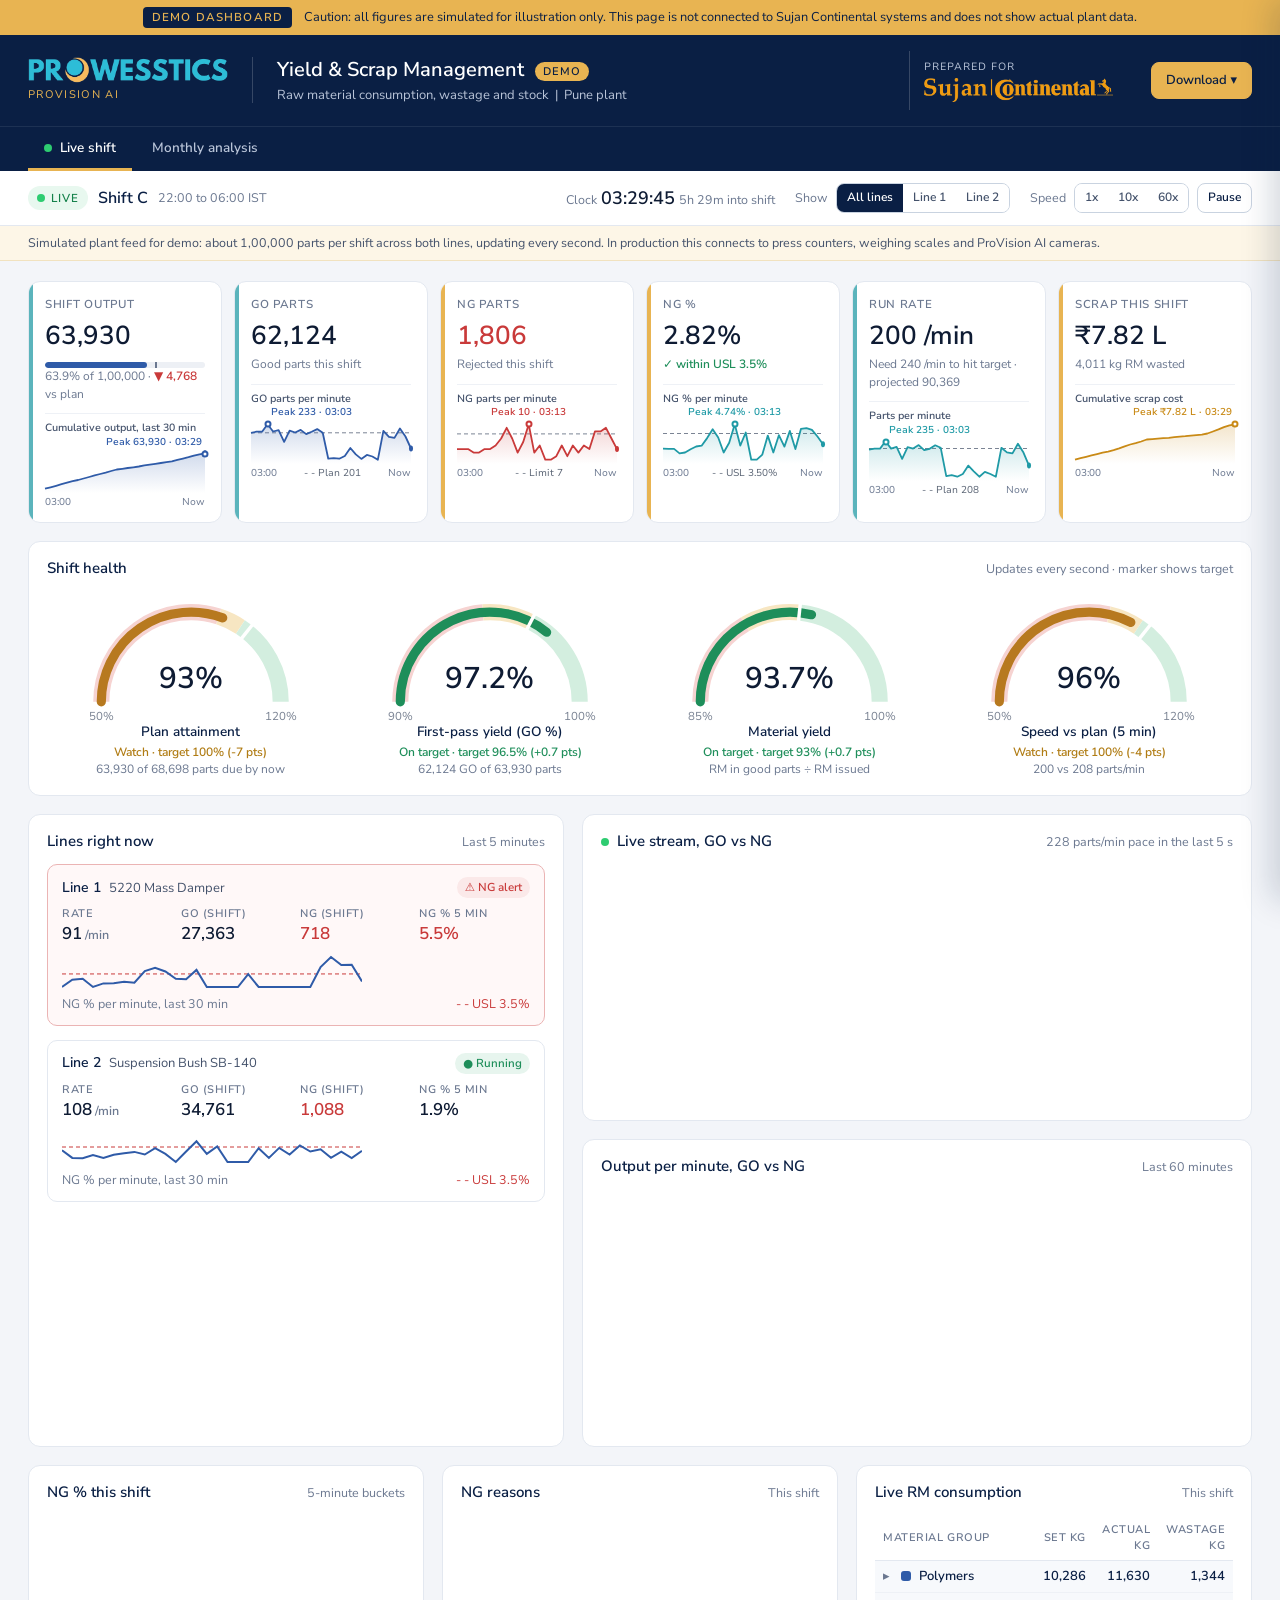
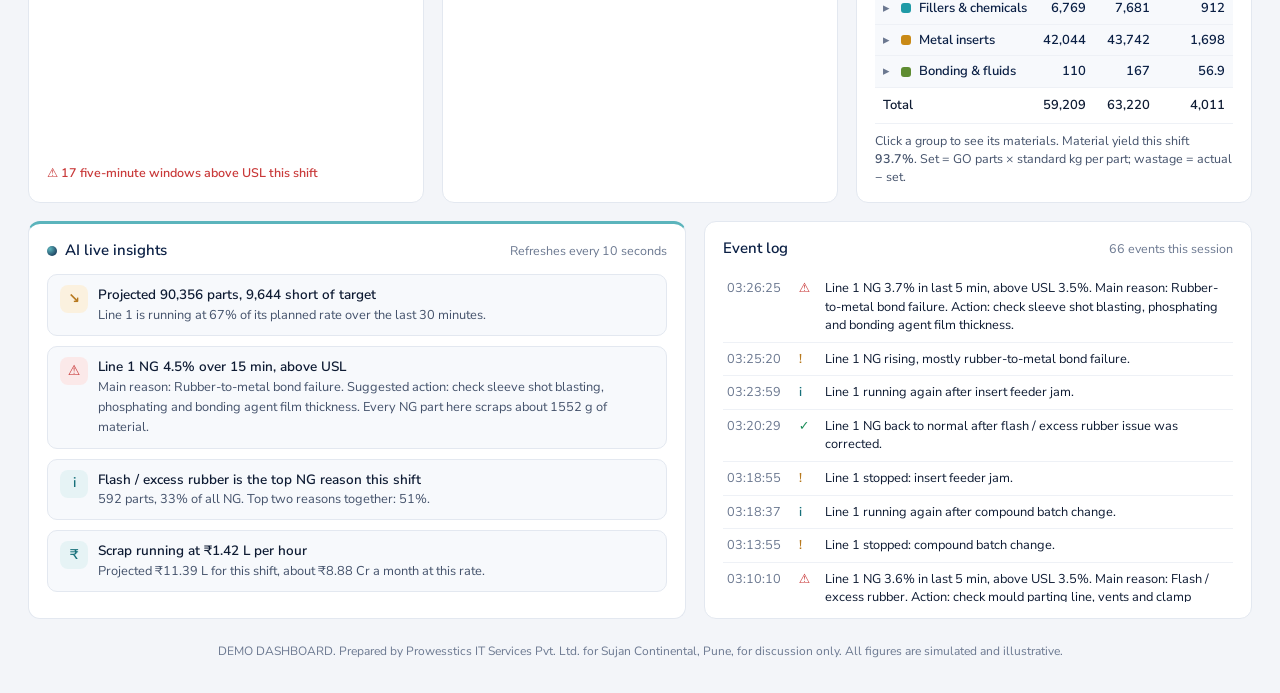
==== commit 5595d40d: "Keep address bar clean after auto-refresh (build 20261024130602) Co-Authored-By: Claude Opus 5.5 <no" ====
--- a/index.html
+++ b/index.html
@@ -3,7 +3,7 @@
 <head>
 <meta charset="utf-8">
 <meta http-equiv="Cache-Control" content="no-cache, no-store, must-revalidate">
-<meta name="build" content="20261024130215">
+<meta name="build" content="20261024130602">
 <meta name="viewport" content="width=device-width, initial-scale=1">
 <title>Yield &amp; Scrap Management Dashboard | Sujan Continental x Prowesstics</title>
 <meta name="description" content="Demo dashboard: live GO / NG tracking, raw material yield, scrap cost and stock for Sujan Continental's anti-vibration lines. Prepared by Prowesstics (ProVision AI).">
@@ -26,9 +26,9 @@
 <link rel="icon" href="data:image/svg+xml,%3Csvg xmlns='http://www.w3.org/2000/svg' viewBox='0 0 64 64'%3E%3Crect width='64' height='64' rx='14' fill='%230A1F44'/%3E%3Ccircle cx='30' cy='32' r='13' fill='%235BB4BC'/%3E%3Cpath d='M22 46a18 18 0 1 0 6-32' fill='none' stroke='%23E8B452' stroke-width='6' stroke-linecap='round'/%3E%3C/svg%3E">
 <link rel="preconnect" href="https://fonts.googleapis.com"><link rel="preconnect" href="https://fonts.gstatic.com" crossorigin>
 <link rel="stylesheet" href="https://fonts.googleapis.com/css2?family=Nunito+Sans:opsz,wght@6..12,400;6..12,600;6..12,700&display=swap">
-<link rel="stylesheet" href="styles.css?v=20261024130215">
-<script src="lib/chart.umd.min.js?v=20261024130215"></script>
-<script src="lib/xlsx.full.min.js?v=20261024130215"></script>
+<link rel="stylesheet" href="styles.css?v=20261024130602">
+<script src="lib/chart.umd.min.js?v=20261024130602"></script>
+<script src="lib/xlsx.full.min.js?v=20261024130602"></script>
 </head>
 <body>
 
@@ -39,7 +39,7 @@
 
 <header class="topbar">
   <div class="brand">
-    <img src="assets/prowesstics-logo.png?v=20261024130215" alt="Prowesstics" class="logo-pwt" width="640" height="83">
+    <img src="assets/prowesstics-logo.png?v=20261024130602" alt="Prowesstics" class="logo-pwt" width="640" height="83">
     <div class="brand-sub">ProVision AI</div>
   </div>
   <div class="title-block">
@@ -48,7 +48,7 @@
   </div>
   <div class="client">
     <span class="client-lbl">Prepared for</span>
-    <img src="assets/sujan-continental-logo.png?v=20261024130215" alt="Sujan Continental" class="logo-sct" width="640" height="81">
+    <img src="assets/sujan-continental-logo.png?v=20261024130602" alt="Sujan Continental" class="logo-sct" width="640" height="81">
   </div>
   <div class="dl-wrap">
     <button class="btn gold" id="btnDl" aria-haspopup="menu" aria-expanded="false">Download ▾</button>
@@ -312,14 +312,14 @@
   <div class="dlg-actions end"><button class="btn ghost" id="btnDlgClose">Close</button></div>
 </dialog>
 
-<script src="viz.js?v=20261024130215"></script>
+<script src="viz.js?v=20261024130602"></script>
 <script src="materials.js?v=20261024121736"></script>
-<script src="app.js?v=20261024130215"></script>
-<script src="live.js?v=20261024130215"></script>
+<script src="app.js?v=20261024130602"></script>
+<script src="live.js?v=20261024130602"></script>
 <div class="toast" id="toast" hidden></div>
-<script src="lib/jspdf.umd.min.js?v=20261024130215" defer></script>
-<script src="lib/html2canvas.min.js?v=20261024130215" defer></script>
-<script src="export.js?v=20261024130215"></script>
-<script src="refresh.js?v=20261024130215"></script>
+<script src="lib/jspdf.umd.min.js?v=20261024130602" defer></script>
+<script src="lib/html2canvas.min.js?v=20261024130602" defer></script>
+<script src="export.js?v=20261024130602"></script>
+<script src="refresh.js?v=20261024130602"></script>
 </body>
 </html>
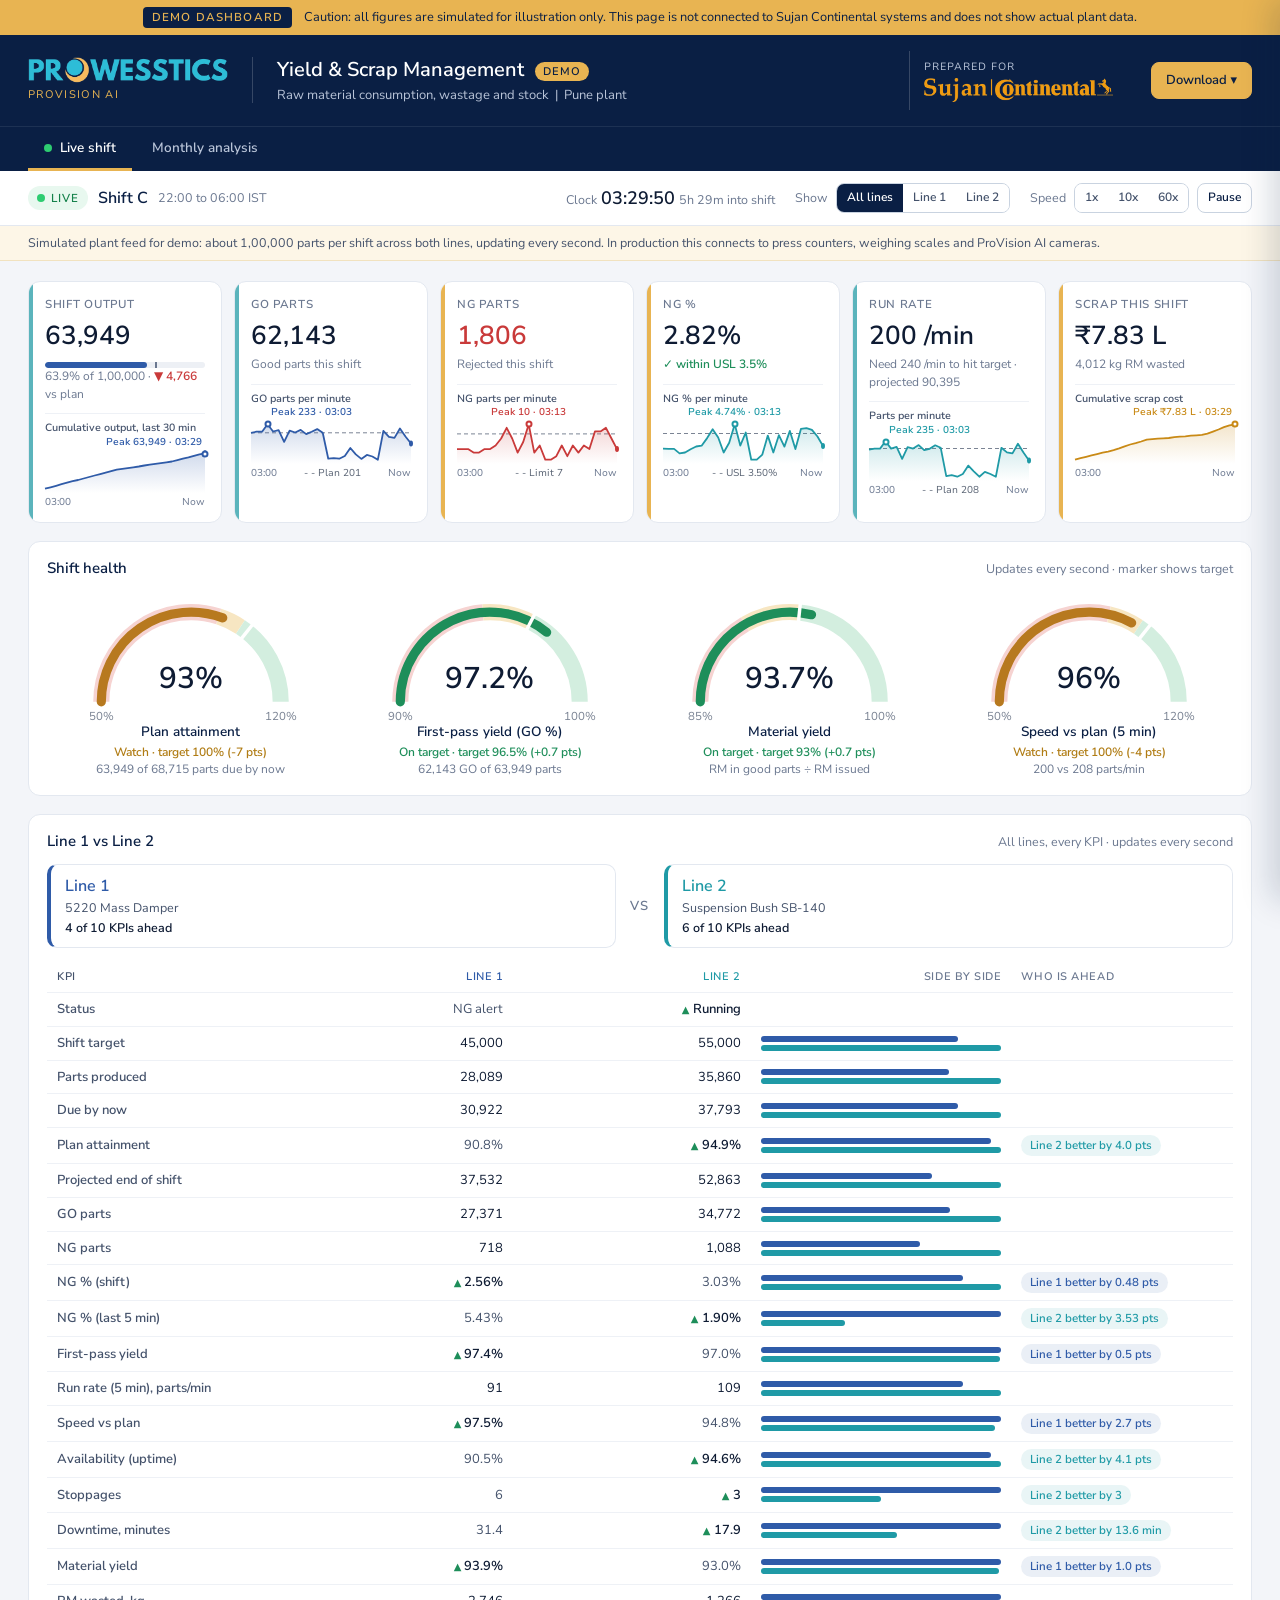
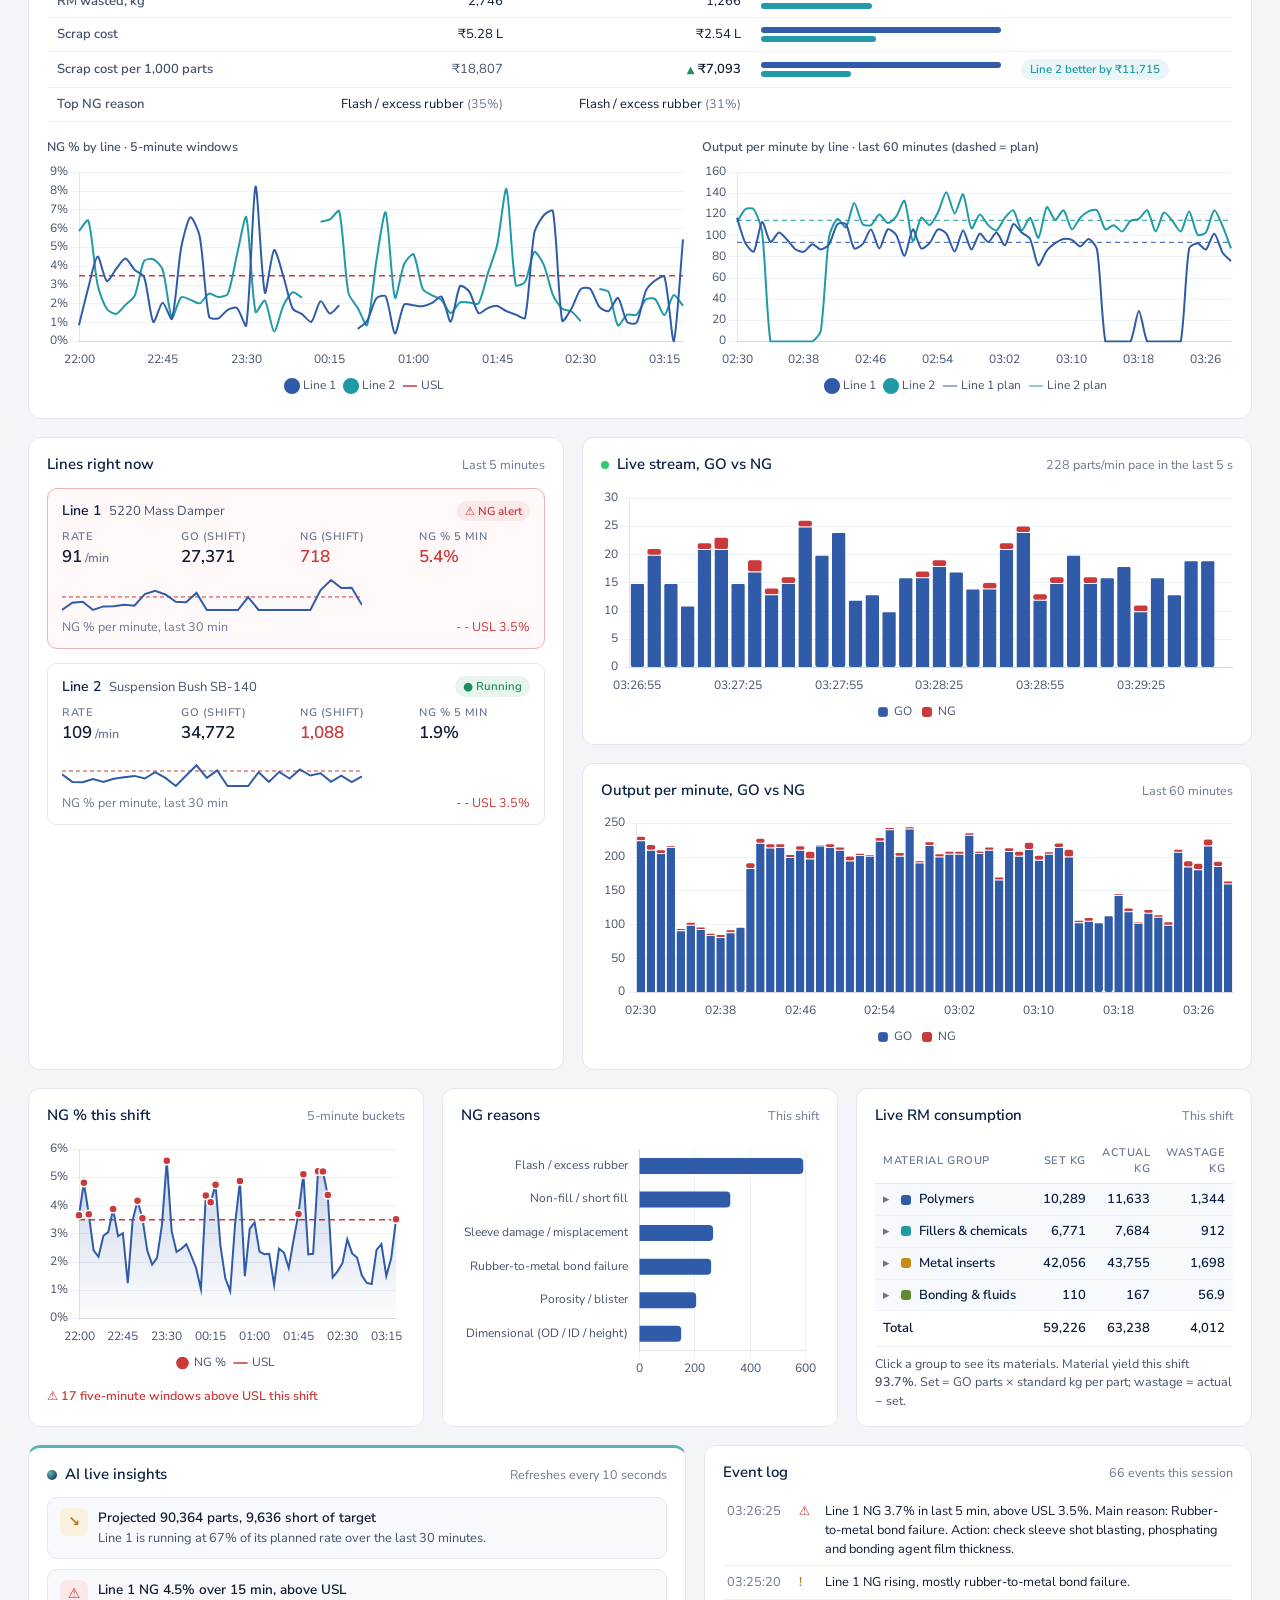
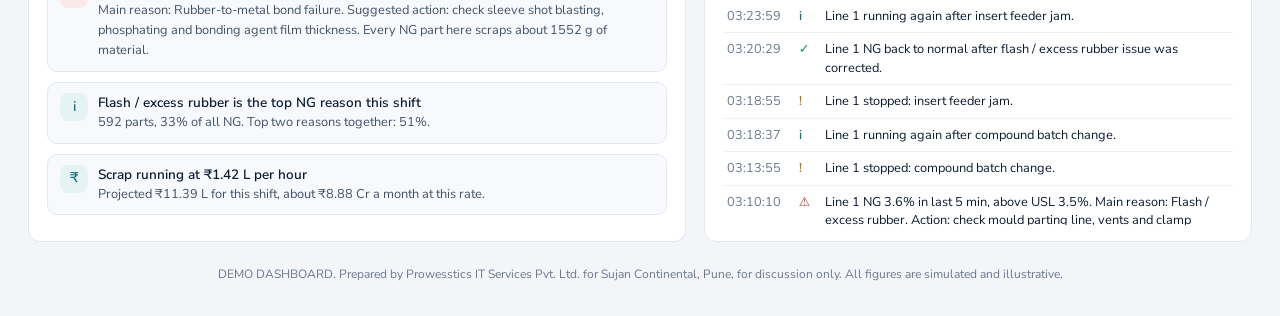
==== commit e7626652: "Line 1 vs Line 2 live comparison: all KPIs, NG and output charts, Excel sheet (build 20261024133104)" ====
--- a/index.html
+++ b/index.html
@@ -3,7 +3,7 @@
 <head>
 <meta charset="utf-8">
 <meta http-equiv="Cache-Control" content="no-cache, no-store, must-revalidate">
-<meta name="build" content="20261024130602">
+<meta name="build" content="20261024133104">
 <meta name="viewport" content="width=device-width, initial-scale=1">
 <title>Yield &amp; Scrap Management Dashboard | Sujan Continental x Prowesstics</title>
 <meta name="description" content="Demo dashboard: live GO / NG tracking, raw material yield, scrap cost and stock for Sujan Continental's anti-vibration lines. Prepared by Prowesstics (ProVision AI).">
@@ -26,9 +26,9 @@
 <link rel="icon" href="data:image/svg+xml,%3Csvg xmlns='http://www.w3.org/2000/svg' viewBox='0 0 64 64'%3E%3Crect width='64' height='64' rx='14' fill='%230A1F44'/%3E%3Ccircle cx='30' cy='32' r='13' fill='%235BB4BC'/%3E%3Cpath d='M22 46a18 18 0 1 0 6-32' fill='none' stroke='%23E8B452' stroke-width='6' stroke-linecap='round'/%3E%3C/svg%3E">
 <link rel="preconnect" href="https://fonts.googleapis.com"><link rel="preconnect" href="https://fonts.gstatic.com" crossorigin>
 <link rel="stylesheet" href="https://fonts.googleapis.com/css2?family=Nunito+Sans:opsz,wght@6..12,400;6..12,600;6..12,700&display=swap">
-<link rel="stylesheet" href="styles.css?v=20261024130602">
-<script src="lib/chart.umd.min.js?v=20261024130602"></script>
-<script src="lib/xlsx.full.min.js?v=20261024130602"></script>
+<link rel="stylesheet" href="styles.css?v=20261024133104">
+<script src="lib/chart.umd.min.js?v=20261024133104"></script>
+<script src="lib/xlsx.full.min.js?v=20261024133104"></script>
 </head>
 <body>
 
@@ -39,7 +39,7 @@
 
 <header class="topbar">
   <div class="brand">
-    <img src="assets/prowesstics-logo.png?v=20261024130602" alt="Prowesstics" class="logo-pwt" width="640" height="83">
+    <img src="assets/prowesstics-logo.png?v=20261024133104" alt="Prowesstics" class="logo-pwt" width="640" height="83">
     <div class="brand-sub">ProVision AI</div>
   </div>
   <div class="title-block">
@@ -48,7 +48,7 @@
   </div>
   <div class="client">
     <span class="client-lbl">Prepared for</span>
-    <img src="assets/sujan-continental-logo.png?v=20261024130602" alt="Sujan Continental" class="logo-sct" width="640" height="81">
+    <img src="assets/sujan-continental-logo.png?v=20261024133104" alt="Sujan Continental" class="logo-sct" width="640" height="81">
   </div>
   <div class="dl-wrap">
     <button class="btn gold" id="btnDl" aria-haspopup="menu" aria-expanded="false">Download ▾</button>
@@ -101,6 +101,15 @@
     <section class="panel">
       <div class="panel-head"><h2>Shift health</h2><span class="muted">Updates every second · marker shows target</span></div>
       <div class="gauges" id="lvGauges"></div>
+    </section>
+
+    <section class="panel">
+      <div class="panel-head"><h2>Line 1 vs Line 2</h2><span class="muted">All lines, every KPI · updates every second</span></div>
+      <div id="lvCompare"></div>
+      <div class="grid-2 lc-charts">
+        <div><div class="lc-sub">NG % by line · 5-minute windows</div><div class="chart-box"><canvas id="lvChCmpNg" aria-label="NG percent by line in five minute windows"></canvas></div></div>
+        <div><div class="lc-sub">Output per minute by line · last 60 minutes (dashed = plan)</div><div class="chart-box"><canvas id="lvChCmpOut" aria-label="Output per minute by line against plan"></canvas></div></div>
+      </div>
     </section>
 
     <section class="grid-live">
@@ -312,14 +321,14 @@
   <div class="dlg-actions end"><button class="btn ghost" id="btnDlgClose">Close</button></div>
 </dialog>
 
-<script src="viz.js?v=20261024130602"></script>
+<script src="viz.js?v=20261024133104"></script>
 <script src="materials.js?v=20261024121736"></script>
-<script src="app.js?v=20261024130602"></script>
-<script src="live.js?v=20261024130602"></script>
+<script src="app.js?v=20261024133104"></script>
+<script src="live.js?v=20261024133104"></script>
 <div class="toast" id="toast" hidden></div>
-<script src="lib/jspdf.umd.min.js?v=20261024130602" defer></script>
-<script src="lib/html2canvas.min.js?v=20261024130602" defer></script>
-<script src="export.js?v=20261024130602"></script>
-<script src="refresh.js?v=20261024130602"></script>
+<script src="lib/jspdf.umd.min.js?v=20261024133104" defer></script>
+<script src="lib/html2canvas.min.js?v=20261024133104" defer></script>
+<script src="export.js?v=20261024133104"></script>
+<script src="refresh.js?v=20261024133104"></script>
 </body>
 </html>
--- a/styles.css
+++ b/styles.css
@@ -349,3 +349,26 @@
 .ks-pk.right{transform:translate(-100%,-135%)}
 .ks-pk.left{transform:translate(0,-135%)}
 .ks-pk-dot{position:absolute;width:7px;height:7px;border-radius:50%;background:#fff;border:2px solid;transform:translate(-50%,-50%);pointer-events:none}
+
+/* Line vs line */
+.lc-score{display:grid;grid-template-columns:1fr auto 1fr;gap:14px;align-items:center;margin-bottom:14px}
+.lc-score>div:not(.vs){border:1px solid var(--line);border-left:4px solid var(--c);border-radius:10px;padding:10px 14px;display:flex;flex-direction:column}
+.lc-score b{font-size:16px;color:var(--c)}
+.lc-score span{font-size:12.5px;color:var(--ink-2)}
+.lc-score em{font-style:normal;font-size:12.5px;font-weight:600;color:var(--ink);margin-top:2px}
+.lc-score .vs{font-weight:600;color:var(--ink-3);font-size:13px;text-transform:uppercase;letter-spacing:.1em}
+.lc-table{width:100%;border-collapse:collapse;font-size:13px}
+.lc-table th,.lc-table td{padding:7px 10px;border-bottom:1px solid #EEF1F6;text-align:right;white-space:nowrap;font-variant-numeric:tabular-nums}
+.lc-table thead th{font-size:11px;text-transform:uppercase;letter-spacing:.05em;color:var(--ink-3)}
+.lc-table th:first-child{text-align:left;font-weight:600;color:var(--ink-2)}
+.lc-table td:last-child,.lc-table th:last-child{text-align:left}
+.lc-table td.win{color:var(--ink);font-weight:600}
+.lc-table td.win::before{content:"▲ ";color:var(--good);font-size:10px}
+.lc-table td.lose{color:var(--ink-2)}
+.lc-bar-cell{width:22%}
+.lc-bars{display:flex;flex-direction:column;gap:3px}
+.lc-bars i{display:block;height:6px;border-radius:3px;transition:width .5s}
+.lc-pill{display:inline-block;font-size:11.5px;font-weight:600;color:var(--c);background:color-mix(in srgb,var(--c) 10%,#fff);border-radius:999px;padding:2px 9px}
+.lc-charts{margin-top:16px}
+.lc-sub{font-size:12.5px;font-weight:600;color:var(--ink-2);margin-bottom:6px}
+@media (max-width:640px){.lc-bar-cell{display:none}.lc-score{grid-template-columns:1fr}.lc-score .vs{text-align:center}}
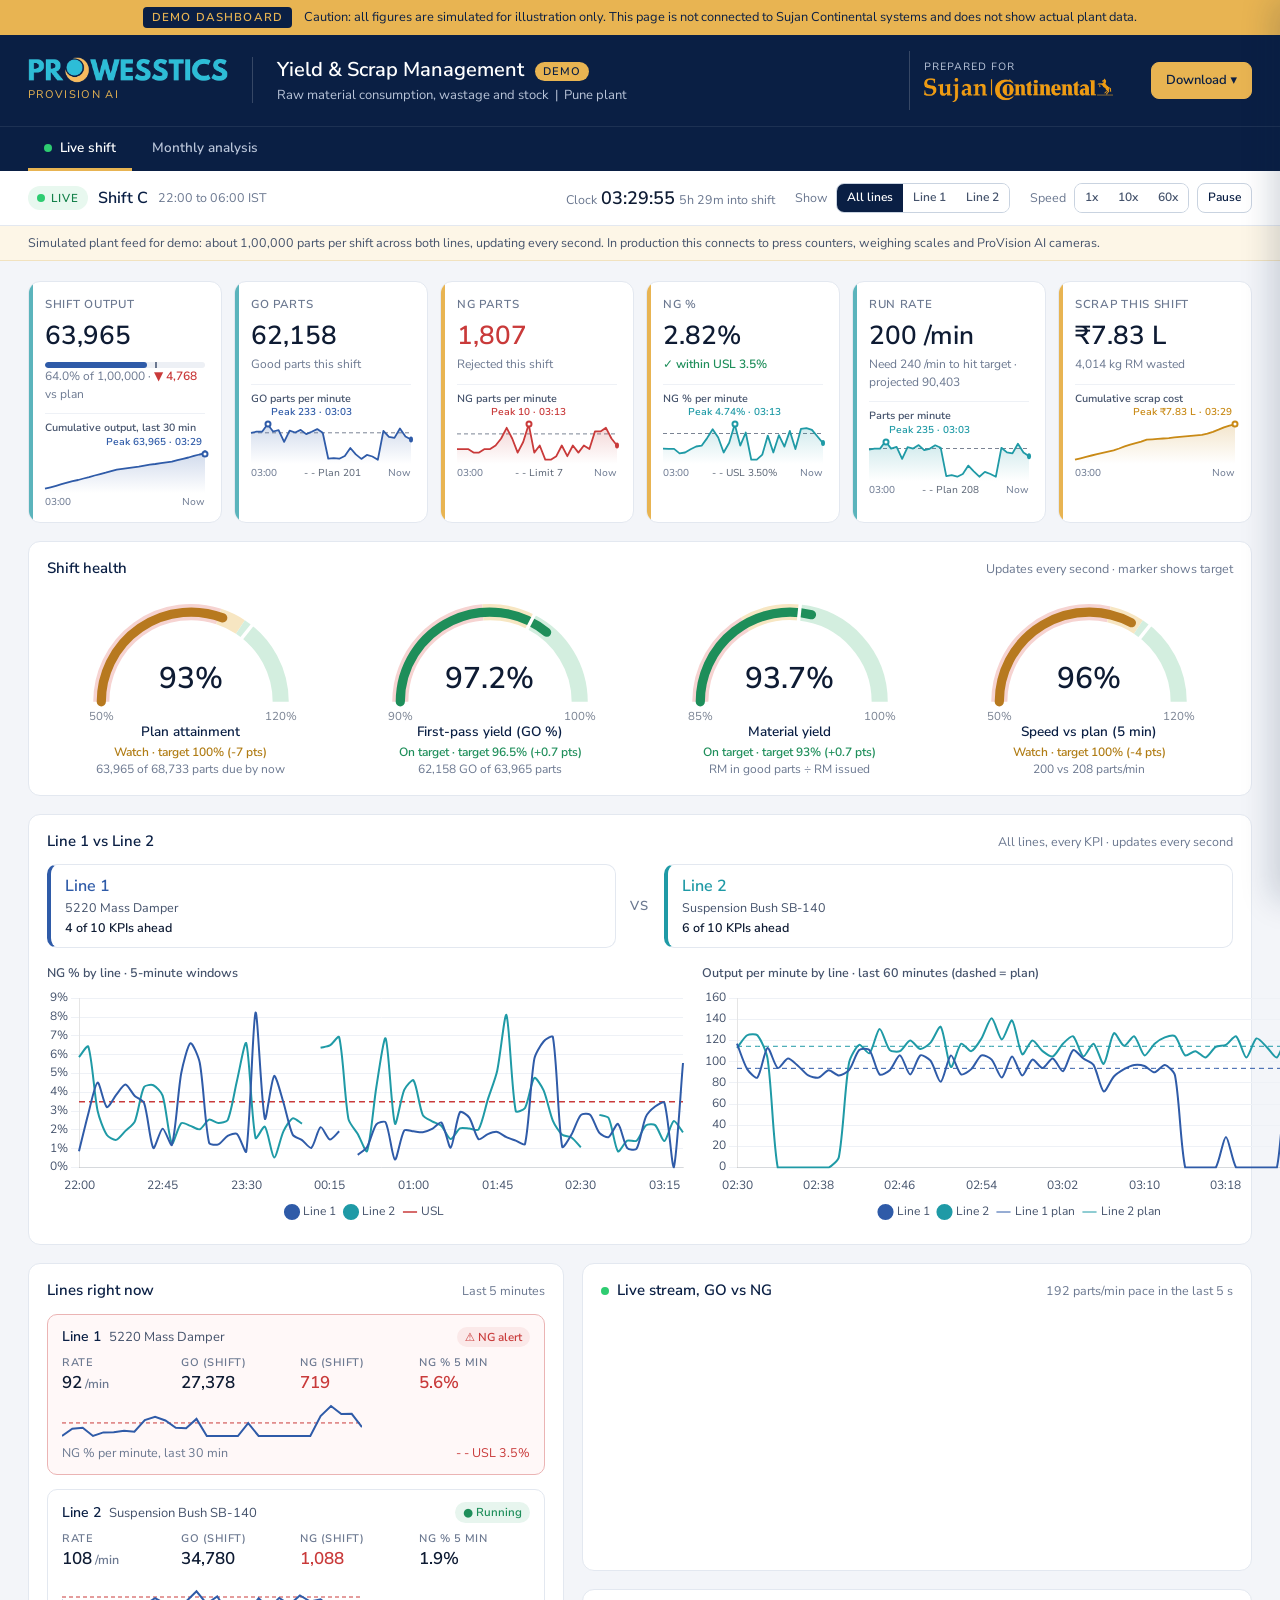
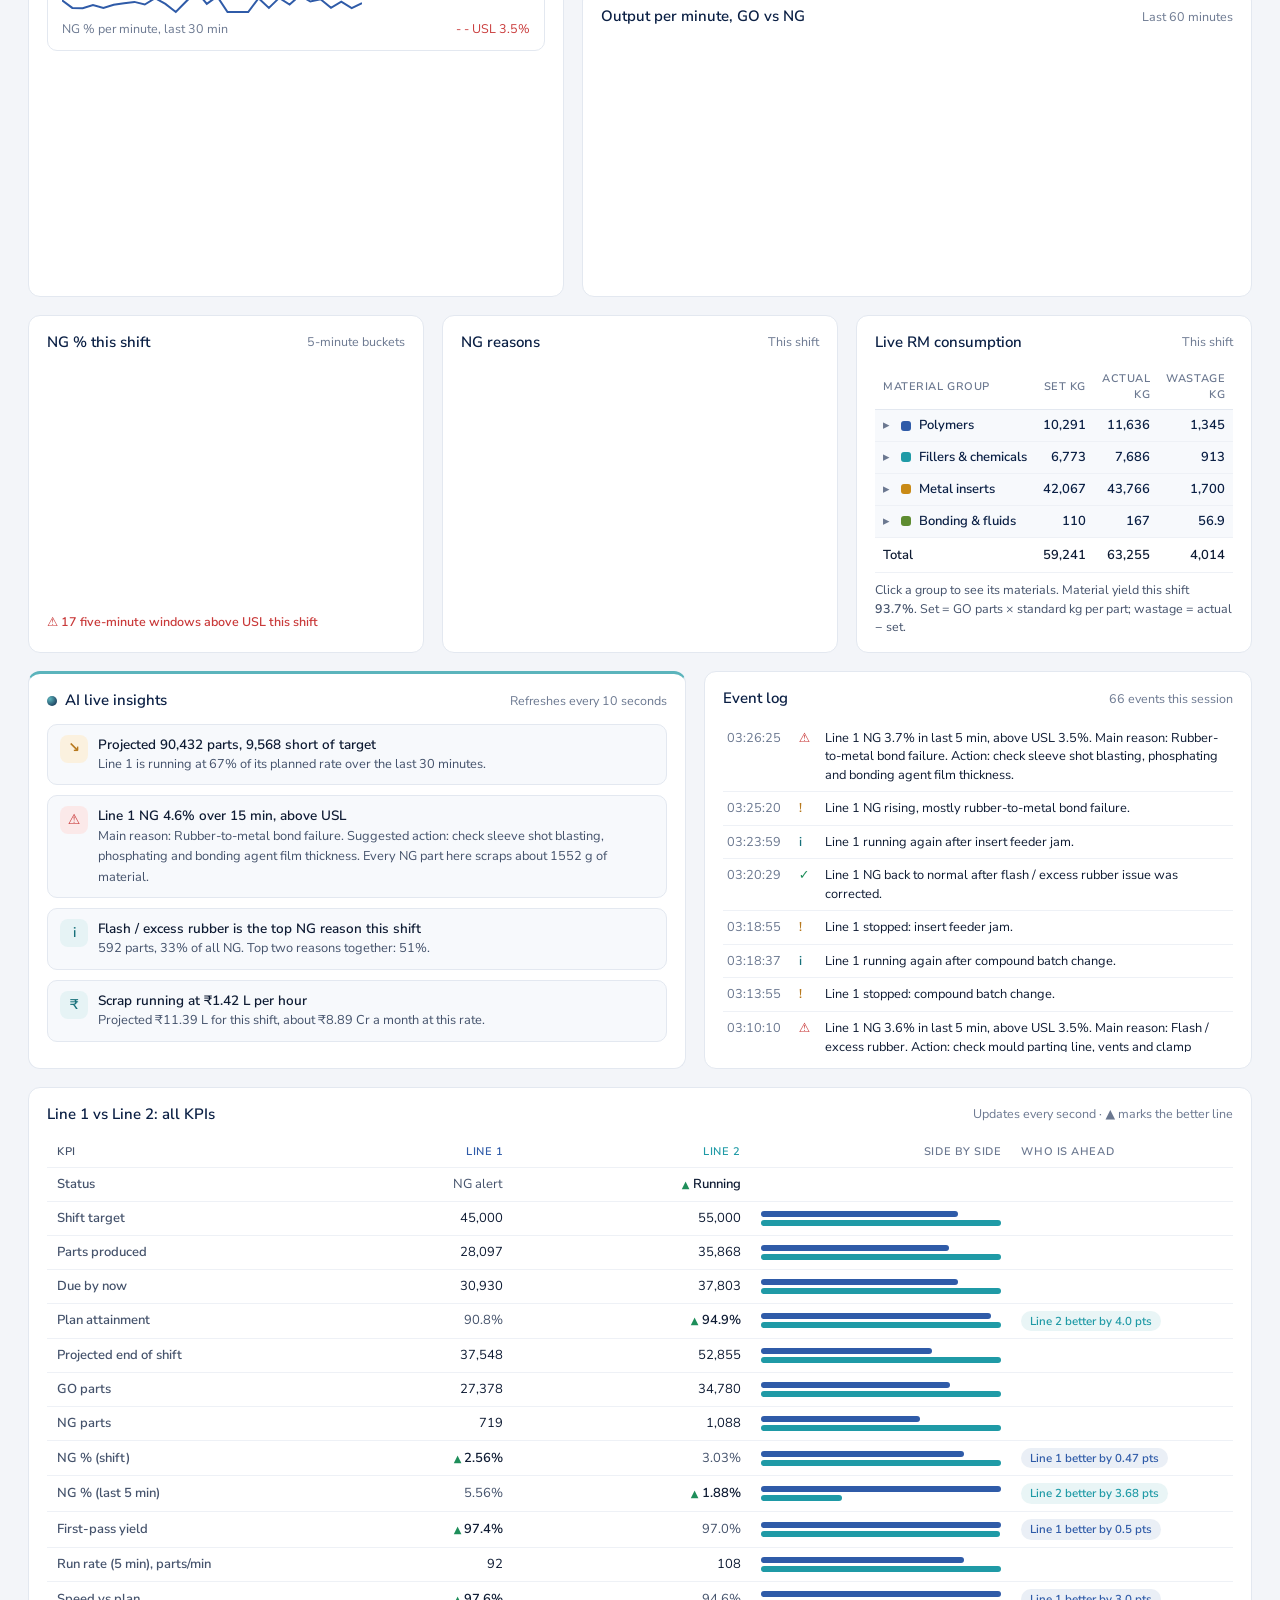
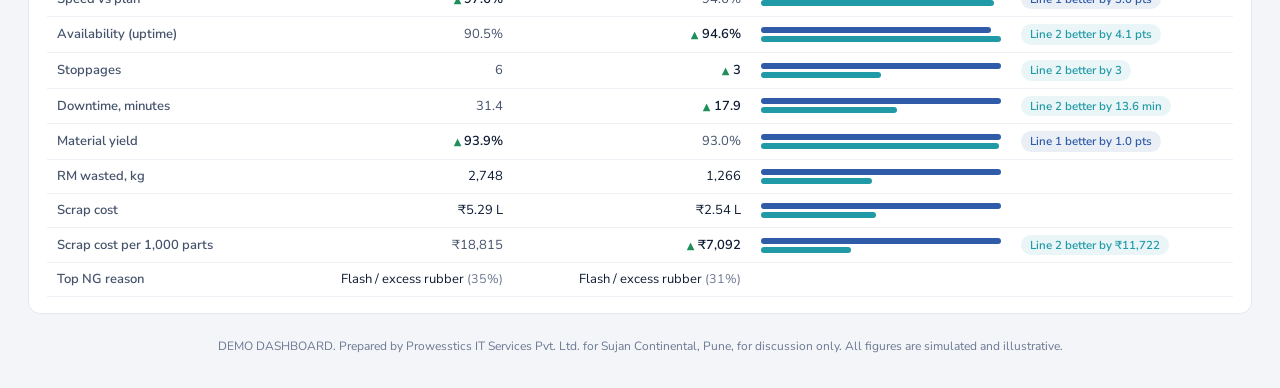
==== commit 28628758: "Line comparison: charts first, KPI table at the bottom (build 20261024133841) Co-Authored-By: Claude" ====
--- a/index.html
+++ b/index.html
@@ -3,7 +3,7 @@
 <head>
 <meta charset="utf-8">
 <meta http-equiv="Cache-Control" content="no-cache, no-store, must-revalidate">
-<meta name="build" content="20261024133104">
+<meta name="build" content="20261024133841">
 <meta name="viewport" content="width=device-width, initial-scale=1">
 <title>Yield &amp; Scrap Management Dashboard | Sujan Continental x Prowesstics</title>
 <meta name="description" content="Demo dashboard: live GO / NG tracking, raw material yield, scrap cost and stock for Sujan Continental's anti-vibration lines. Prepared by Prowesstics (ProVision AI).">
@@ -26,9 +26,9 @@
 <link rel="icon" href="data:image/svg+xml,%3Csvg xmlns='http://www.w3.org/2000/svg' viewBox='0 0 64 64'%3E%3Crect width='64' height='64' rx='14' fill='%230A1F44'/%3E%3Ccircle cx='30' cy='32' r='13' fill='%235BB4BC'/%3E%3Cpath d='M22 46a18 18 0 1 0 6-32' fill='none' stroke='%23E8B452' stroke-width='6' stroke-linecap='round'/%3E%3C/svg%3E">
 <link rel="preconnect" href="https://fonts.googleapis.com"><link rel="preconnect" href="https://fonts.gstatic.com" crossorigin>
 <link rel="stylesheet" href="https://fonts.googleapis.com/css2?family=Nunito+Sans:opsz,wght@6..12,400;6..12,600;6..12,700&display=swap">
-<link rel="stylesheet" href="styles.css?v=20261024133104">
-<script src="lib/chart.umd.min.js?v=20261024133104"></script>
-<script src="lib/xlsx.full.min.js?v=20261024133104"></script>
+<link rel="stylesheet" href="styles.css?v=20261024133841">
+<script src="lib/chart.umd.min.js?v=20261024133841"></script>
+<script src="lib/xlsx.full.min.js?v=20261024133841"></script>
 </head>
 <body>
 
@@ -39,7 +39,7 @@
 
 <header class="topbar">
   <div class="brand">
-    <img src="assets/prowesstics-logo.png?v=20261024133104" alt="Prowesstics" class="logo-pwt" width="640" height="83">
+    <img src="assets/prowesstics-logo.png?v=20261024133841" alt="Prowesstics" class="logo-pwt" width="640" height="83">
     <div class="brand-sub">ProVision AI</div>
   </div>
   <div class="title-block">
@@ -48,7 +48,7 @@
   </div>
   <div class="client">
     <span class="client-lbl">Prepared for</span>
-    <img src="assets/sujan-continental-logo.png?v=20261024133104" alt="Sujan Continental" class="logo-sct" width="640" height="81">
+    <img src="assets/sujan-continental-logo.png?v=20261024133841" alt="Sujan Continental" class="logo-sct" width="640" height="81">
   </div>
   <div class="dl-wrap">
     <button class="btn gold" id="btnDl" aria-haspopup="menu" aria-expanded="false">Download ▾</button>
@@ -105,7 +105,7 @@
 
     <section class="panel">
       <div class="panel-head"><h2>Line 1 vs Line 2</h2><span class="muted">All lines, every KPI · updates every second</span></div>
-      <div id="lvCompare"></div>
+      <div id="lvScore"></div>
       <div class="grid-2 lc-charts">
         <div><div class="lc-sub">NG % by line · 5-minute windows</div><div class="chart-box"><canvas id="lvChCmpNg" aria-label="NG percent by line in five minute windows"></canvas></div></div>
         <div><div class="lc-sub">Output per minute by line · last 60 minutes (dashed = plan)</div><div class="chart-box"><canvas id="lvChCmpOut" aria-label="Output per minute by line against plan"></canvas></div></div>
@@ -155,6 +155,11 @@
         <ul class="events" id="lvEvents"></ul>
       </div>
     </section>
+    <section class="panel">
+      <div class="panel-head"><h2>Line 1 vs Line 2: all KPIs</h2><span class="muted">Updates every second · ▲ marks the better line</span></div>
+      <div id="lvCompare"></div>
+    </section>
+
     <footer class="foot">DEMO DASHBOARD. Prepared by Prowesstics IT Services Pvt. Ltd. for Sujan Continental, Pune, for discussion only. All figures are simulated and illustrative.</footer>
   </main>
 </div>
@@ -321,14 +326,14 @@
   <div class="dlg-actions end"><button class="btn ghost" id="btnDlgClose">Close</button></div>
 </dialog>
 
-<script src="viz.js?v=20261024133104"></script>
+<script src="viz.js?v=20261024133841"></script>
 <script src="materials.js?v=20261024121736"></script>
-<script src="app.js?v=20261024133104"></script>
-<script src="live.js?v=20261024133104"></script>
+<script src="app.js?v=20261024133841"></script>
+<script src="live.js?v=20261024133841"></script>
 <div class="toast" id="toast" hidden></div>
-<script src="lib/jspdf.umd.min.js?v=20261024133104" defer></script>
-<script src="lib/html2canvas.min.js?v=20261024133104" defer></script>
-<script src="export.js?v=20261024133104"></script>
-<script src="refresh.js?v=20261024133104"></script>
+<script src="lib/jspdf.umd.min.js?v=20261024133841" defer></script>
+<script src="lib/html2canvas.min.js?v=20261024133841" defer></script>
+<script src="export.js?v=20261024133841"></script>
+<script src="refresh.js?v=20261024133841"></script>
 </body>
 </html>
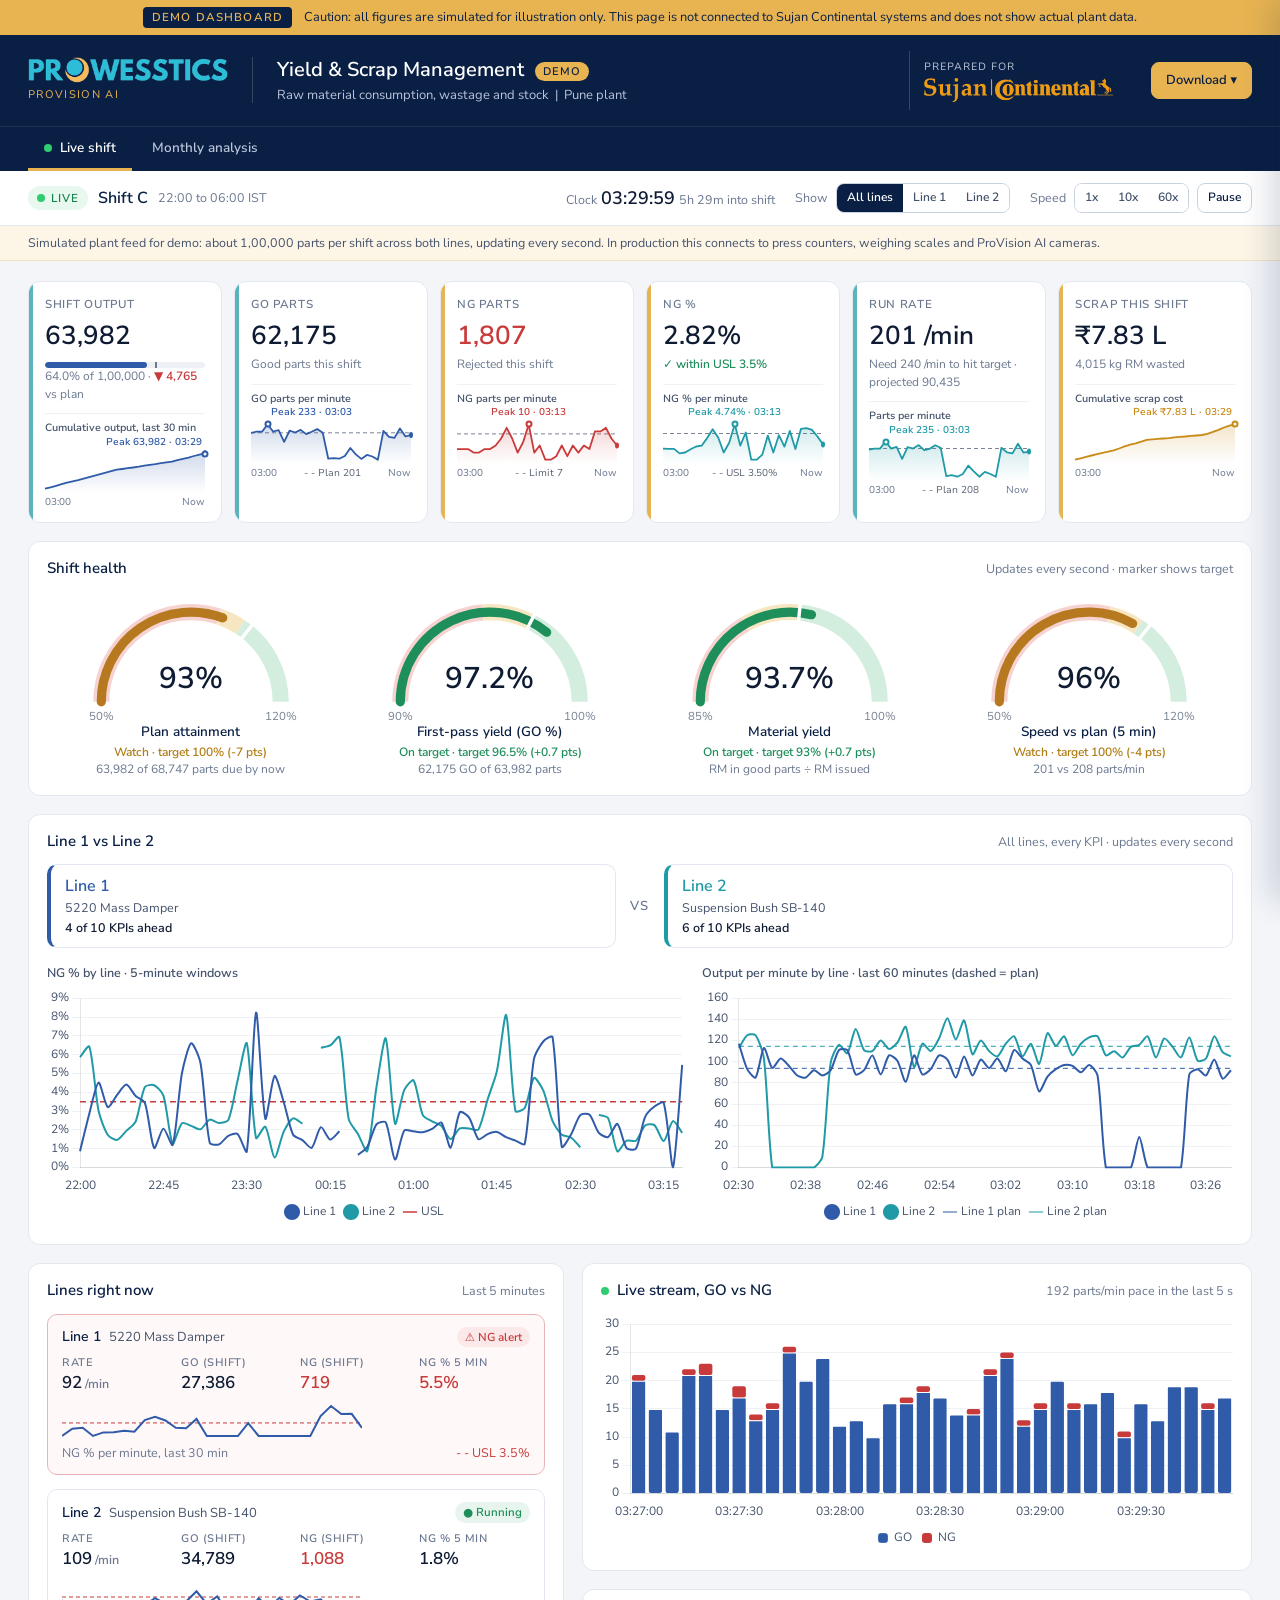
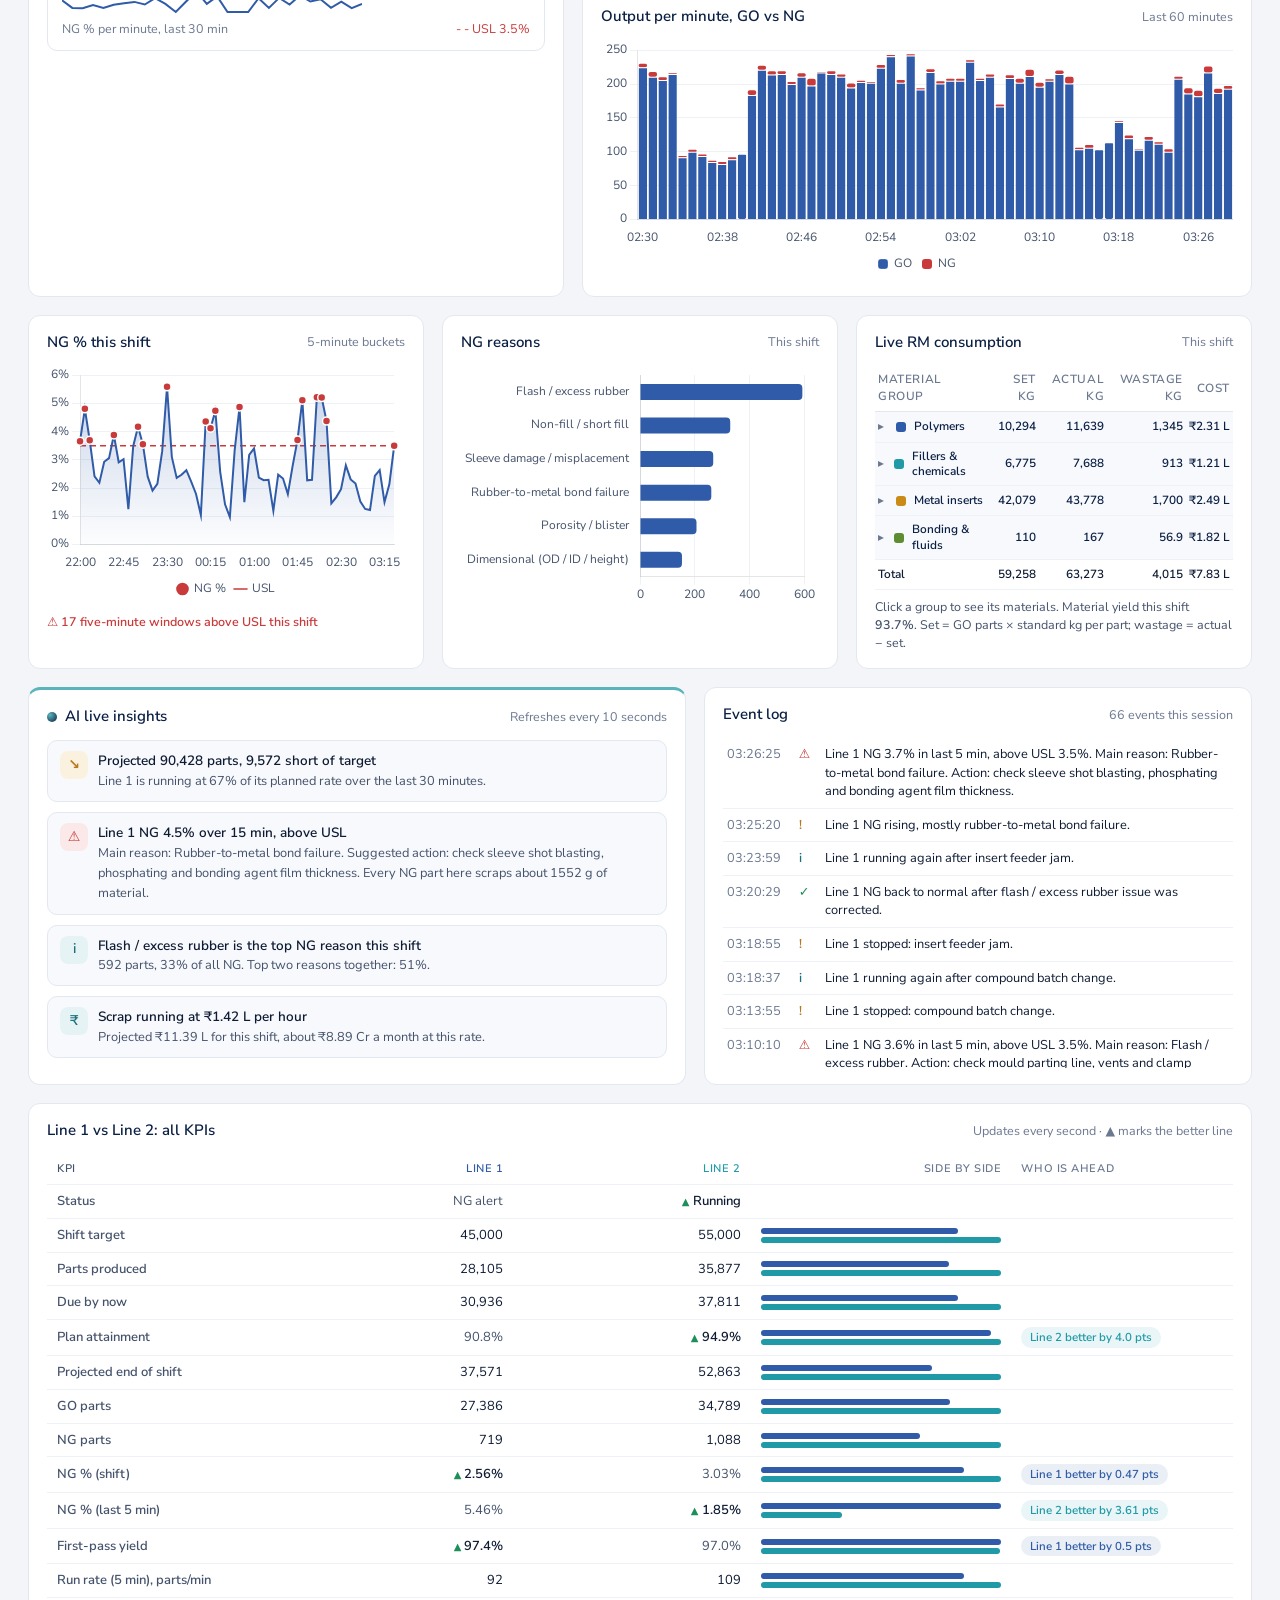
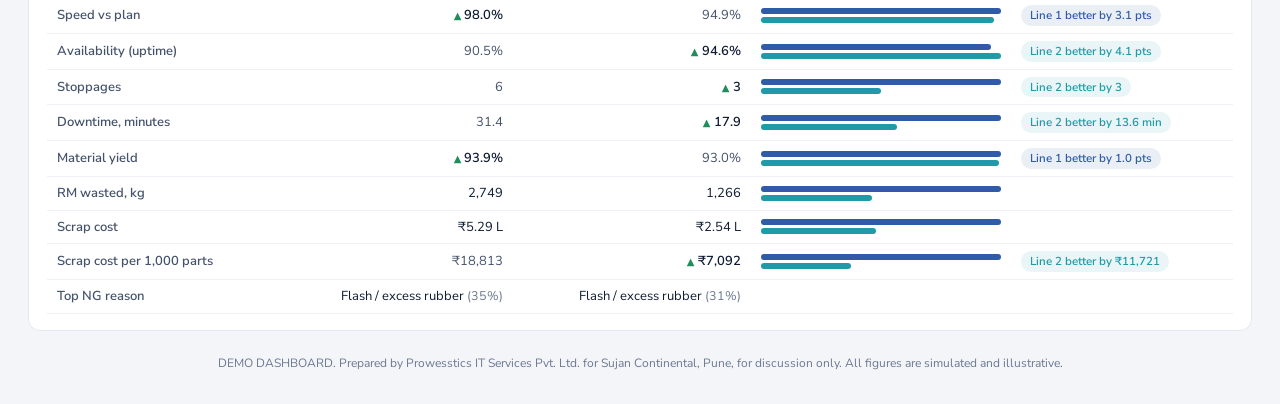
==== commit e528b498: "Fix clipped tables: RM stock, live RM, heatmap, line tables, comparison, master (build 2026102810040" ====
--- a/index.html
+++ b/index.html
@@ -3,7 +3,7 @@
 <head>
 <meta charset="utf-8">
 <meta http-equiv="Cache-Control" content="no-cache, no-store, must-revalidate">
-<meta name="build" content="20261024133841">
+<meta name="build" content="20261028100403">
 <meta name="viewport" content="width=device-width, initial-scale=1">
 <title>Yield &amp; Scrap Management Dashboard | Sujan Continental x Prowesstics</title>
 <meta name="description" content="Demo dashboard: live GO / NG tracking, raw material yield, scrap cost and stock for Sujan Continental's anti-vibration lines. Prepared by Prowesstics (ProVision AI).">
@@ -26,9 +26,9 @@
 <link rel="icon" href="data:image/svg+xml,%3Csvg xmlns='http://www.w3.org/2000/svg' viewBox='0 0 64 64'%3E%3Crect width='64' height='64' rx='14' fill='%230A1F44'/%3E%3Ccircle cx='30' cy='32' r='13' fill='%235BB4BC'/%3E%3Cpath d='M22 46a18 18 0 1 0 6-32' fill='none' stroke='%23E8B452' stroke-width='6' stroke-linecap='round'/%3E%3C/svg%3E">
 <link rel="preconnect" href="https://fonts.googleapis.com"><link rel="preconnect" href="https://fonts.gstatic.com" crossorigin>
 <link rel="stylesheet" href="https://fonts.googleapis.com/css2?family=Nunito+Sans:opsz,wght@6..12,400;6..12,600;6..12,700&display=swap">
-<link rel="stylesheet" href="styles.css?v=20261024133841">
-<script src="lib/chart.umd.min.js?v=20261024133841"></script>
-<script src="lib/xlsx.full.min.js?v=20261024133841"></script>
+<link rel="stylesheet" href="styles.css?v=20261028100403">
+<script src="lib/chart.umd.min.js?v=20261028100403"></script>
+<script src="lib/xlsx.full.min.js?v=20261028100403"></script>
 </head>
 <body>
 
@@ -39,7 +39,7 @@
 
 <header class="topbar">
   <div class="brand">
-    <img src="assets/prowesstics-logo.png?v=20261024133841" alt="Prowesstics" class="logo-pwt" width="640" height="83">
+    <img src="assets/prowesstics-logo.png?v=20261028100403" alt="Prowesstics" class="logo-pwt" width="640" height="83">
     <div class="brand-sub">ProVision AI</div>
   </div>
   <div class="title-block">
@@ -48,7 +48,7 @@
   </div>
   <div class="client">
     <span class="client-lbl">Prepared for</span>
-    <img src="assets/sujan-continental-logo.png?v=20261024133841" alt="Sujan Continental" class="logo-sct" width="640" height="81">
+    <img src="assets/sujan-continental-logo.png?v=20261028100403" alt="Sujan Continental" class="logo-sct" width="640" height="81">
   </div>
   <div class="dl-wrap">
     <button class="btn gold" id="btnDl" aria-haspopup="menu" aria-expanded="false">Download ▾</button>
@@ -326,14 +326,14 @@
   <div class="dlg-actions end"><button class="btn ghost" id="btnDlgClose">Close</button></div>
 </dialog>
 
-<script src="viz.js?v=20261024133841"></script>
+<script src="viz.js?v=20261028100403"></script>
 <script src="materials.js?v=20261024121736"></script>
-<script src="app.js?v=20261024133841"></script>
-<script src="live.js?v=20261024133841"></script>
+<script src="app.js?v=20261028100403"></script>
+<script src="live.js?v=20261028100403"></script>
 <div class="toast" id="toast" hidden></div>
-<script src="lib/jspdf.umd.min.js?v=20261024133841" defer></script>
-<script src="lib/html2canvas.min.js?v=20261024133841" defer></script>
-<script src="export.js?v=20261024133841"></script>
-<script src="refresh.js?v=20261024133841"></script>
+<script src="lib/jspdf.umd.min.js?v=20261028100403" defer></script>
+<script src="lib/html2canvas.min.js?v=20261028100403" defer></script>
+<script src="export.js?v=20261028100403"></script>
+<script src="refresh.js?v=20261028100403"></script>
 </body>
 </html>
--- a/styles.css
+++ b/styles.css
@@ -372,3 +372,39 @@
 .lc-charts{margin-top:16px}
 .lc-sub{font-size:12.5px;font-weight:600;color:var(--ink-2);margin-bottom:6px}
 @media (max-width:640px){.lc-bar-cell{display:none}.lc-score{grid-template-columns:1fr}.lc-score .vs{text-align:center}}
+
+/* RM stock table: fit the half-width panel without clipping */
+.rm-stock{table-layout:auto}
+.rm-stock th,.rm-stock td{padding:8px 6px;font-size:12.8px}
+.rm-stock td:first-child{white-space:normal;min-width:140px;line-height:1.3}
+.rm-stock td:first-child .rm-name{white-space:normal}
+.rm-stock td.big{font-size:13.5px}
+.rm-stock td:last-child{padding-right:0}
+.rm-stock .pill{padding:2px 7px}
+.rm-stock .unit{text-transform:none;letter-spacing:0;font-weight:400}
+@media (max-width:1280px){ .rm-stock th.hide-sm,.rm-stock td.hide-sm{display:none} }
+@media (max-width:640px){ .rm-stock td:first-child{min-width:105px} .rm-stock th,.rm-stock td{padding:7px 4px;font-size:12px} .rm-stock .pill{font-size:10.5px;padding:2px 5px} }
+
+/* Fit narrow panels (laptops and phones) */
+#lvRm .stock-table th,#lvRm .stock-table td{padding:7px 5px;font-size:12.5px}
+#lvRm .stock-table td:first-child{white-space:normal;line-height:1.3}
+#lvRm .rm-name{white-space:normal}
+@media (max-width:1280px){
+  .heat{border-spacing:2px;font-size:10.5px}
+  .heat td{padding:8px 0}
+  .heat th{padding:2px 1px}
+  #lvRm .stock-table th,#lvRm .stock-table td{padding:6px 3px;font-size:11.8px}
+}
+@media (max-width:640px){
+  .rm-table td:first-child,.rm-table .rm-name{white-space:normal;line-height:1.3}
+  .rm-table td,.rm-table th{padding:6px 6px;font-size:12px}
+  .heat td{font-size:9.5px}
+}
+@media (max-width:1100px){ .rm-table .hide-sm{display:none} }
+@media (max-width:640px){
+  .lc-table td:last-child,.lc-table th:last-child{display:none}
+  .lc-table th,.lc-table td{padding:6px 5px;font-size:12px;white-space:normal}
+  .stock-table.master td:first-child,.stock-table.master .rm-name{white-space:normal}
+  .stock-table.master th,.stock-table.master td{padding:6px 4px;font-size:12px}
+}
+@media (max-width:900px){ .lc-bar-cell{display:none} }
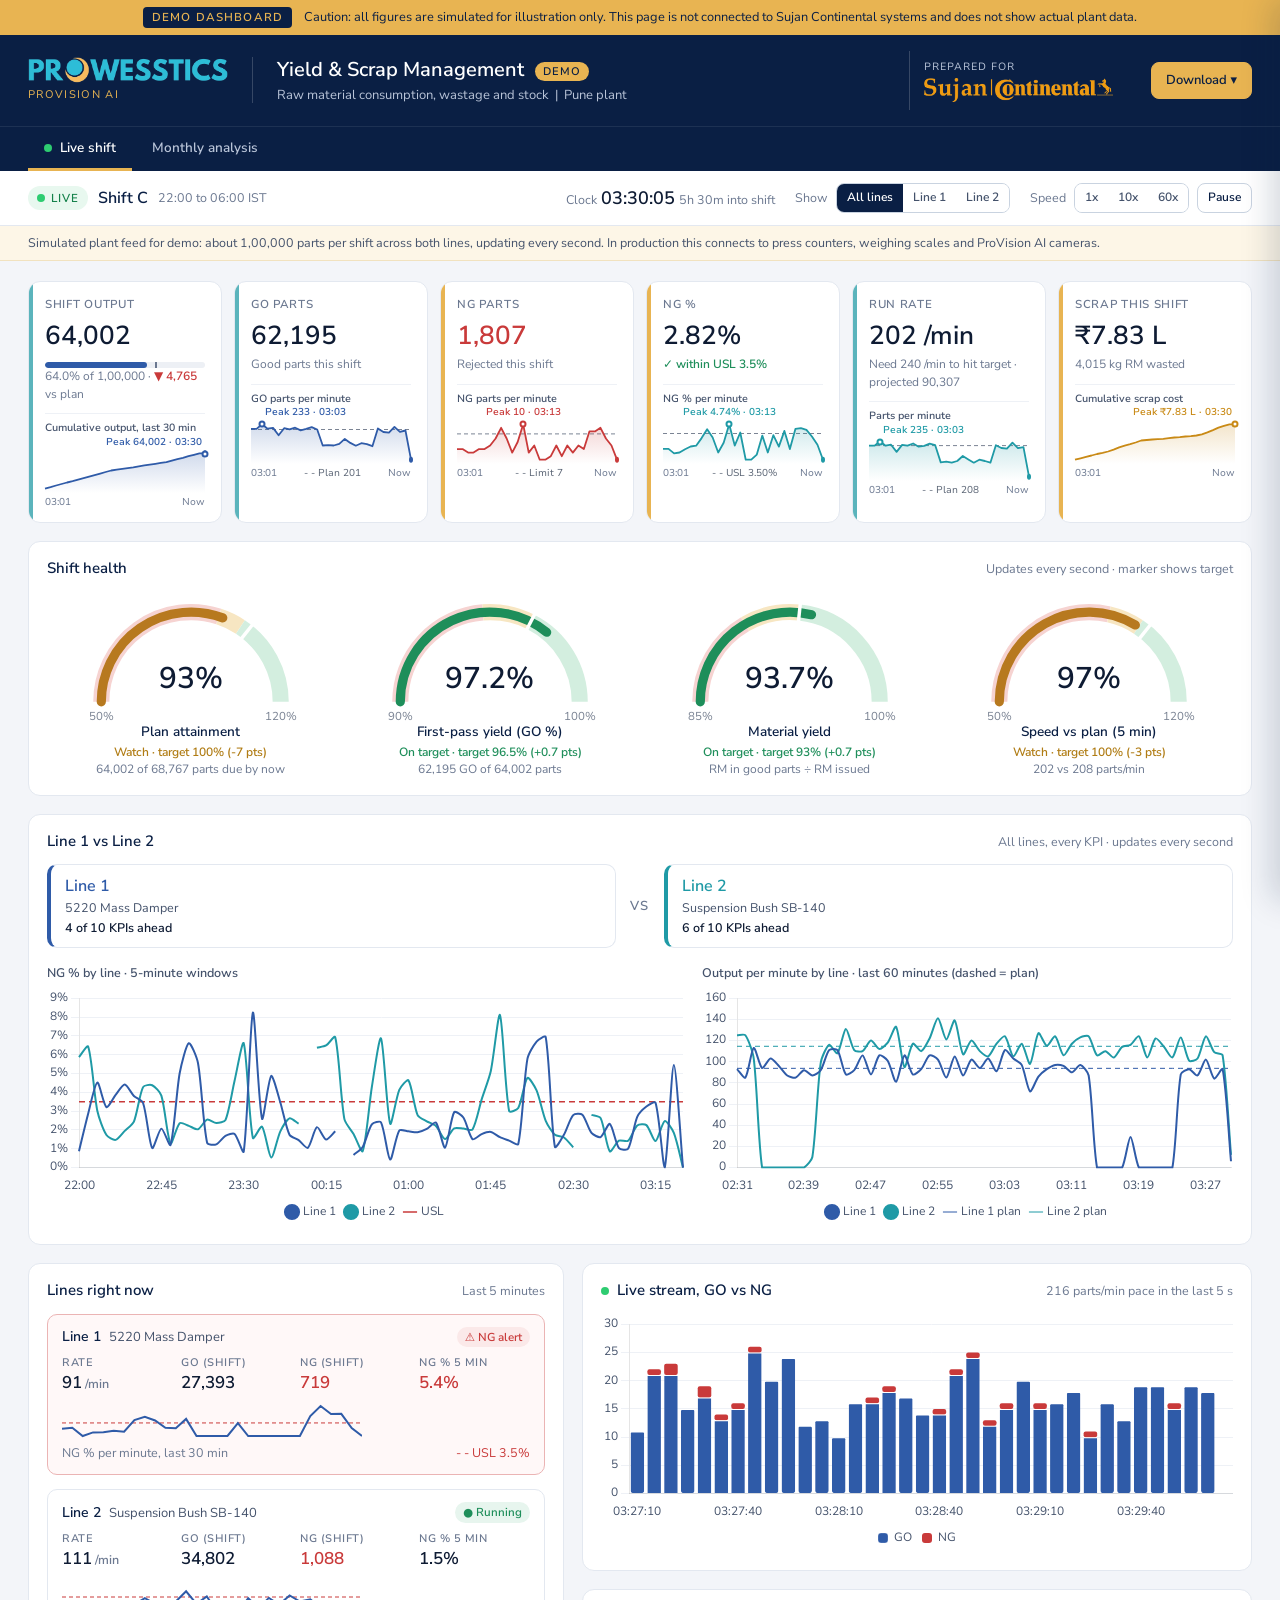
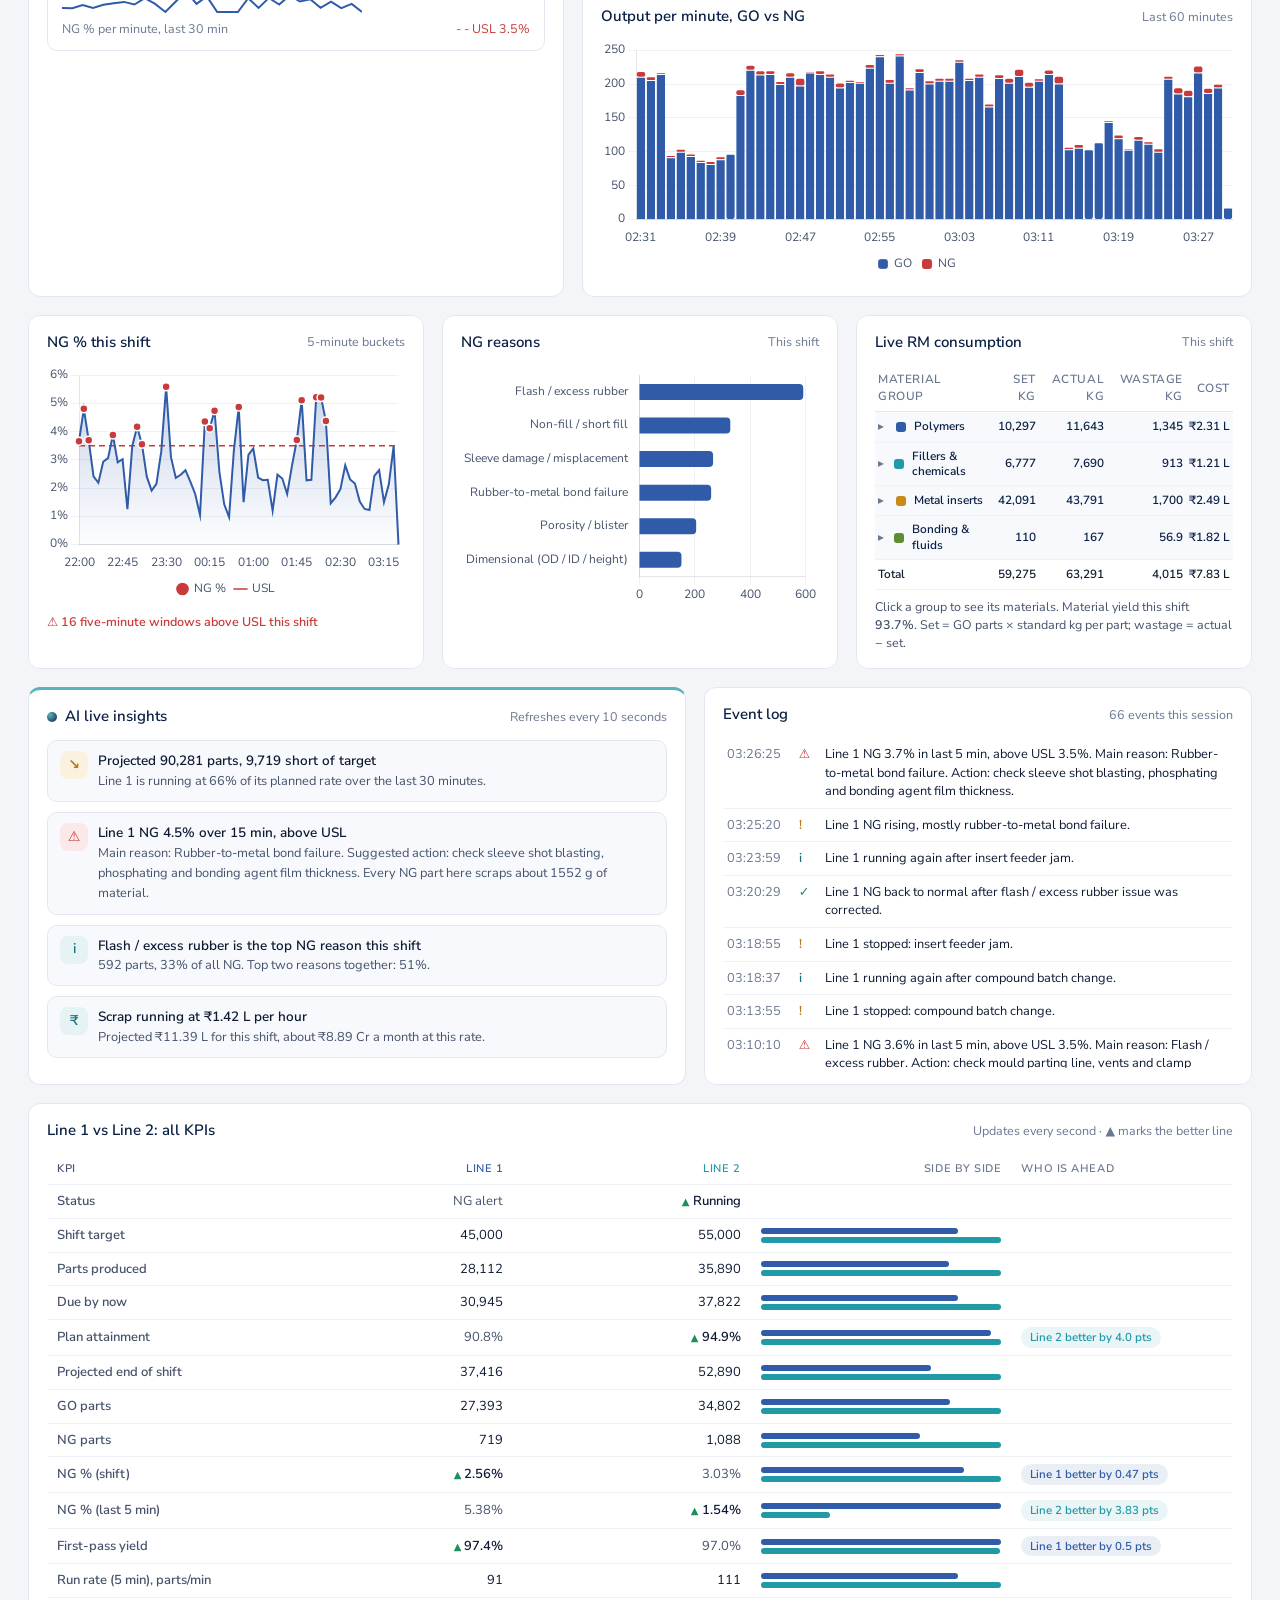
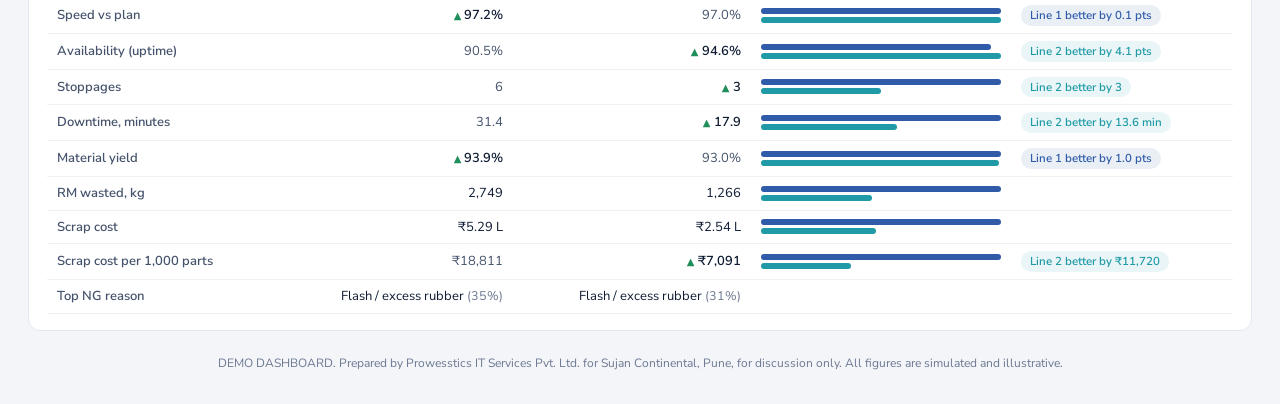
==== commit 9f169a4b: "Wrap comparison table on tablets (build 20261028100420) Co-Authored-By: Claude Opus 5.5 <noreply@ant" ====
--- a/index.html
+++ b/index.html
@@ -3,7 +3,7 @@
 <head>
 <meta charset="utf-8">
 <meta http-equiv="Cache-Control" content="no-cache, no-store, must-revalidate">
-<meta name="build" content="20261028100403">
+<meta name="build" content="20261028100420">
 <meta name="viewport" content="width=device-width, initial-scale=1">
 <title>Yield &amp; Scrap Management Dashboard | Sujan Continental x Prowesstics</title>
 <meta name="description" content="Demo dashboard: live GO / NG tracking, raw material yield, scrap cost and stock for Sujan Continental's anti-vibration lines. Prepared by Prowesstics (ProVision AI).">
@@ -26,9 +26,9 @@
 <link rel="icon" href="data:image/svg+xml,%3Csvg xmlns='http://www.w3.org/2000/svg' viewBox='0 0 64 64'%3E%3Crect width='64' height='64' rx='14' fill='%230A1F44'/%3E%3Ccircle cx='30' cy='32' r='13' fill='%235BB4BC'/%3E%3Cpath d='M22 46a18 18 0 1 0 6-32' fill='none' stroke='%23E8B452' stroke-width='6' stroke-linecap='round'/%3E%3C/svg%3E">
 <link rel="preconnect" href="https://fonts.googleapis.com"><link rel="preconnect" href="https://fonts.gstatic.com" crossorigin>
 <link rel="stylesheet" href="https://fonts.googleapis.com/css2?family=Nunito+Sans:opsz,wght@6..12,400;6..12,600;6..12,700&display=swap">
-<link rel="stylesheet" href="styles.css?v=20261028100403">
-<script src="lib/chart.umd.min.js?v=20261028100403"></script>
-<script src="lib/xlsx.full.min.js?v=20261028100403"></script>
+<link rel="stylesheet" href="styles.css?v=20261028100420">
+<script src="lib/chart.umd.min.js?v=20261028100420"></script>
+<script src="lib/xlsx.full.min.js?v=20261028100420"></script>
 </head>
 <body>
 
@@ -39,7 +39,7 @@
 
 <header class="topbar">
   <div class="brand">
-    <img src="assets/prowesstics-logo.png?v=20261028100403" alt="Prowesstics" class="logo-pwt" width="640" height="83">
+    <img src="assets/prowesstics-logo.png?v=20261028100420" alt="Prowesstics" class="logo-pwt" width="640" height="83">
     <div class="brand-sub">ProVision AI</div>
   </div>
   <div class="title-block">
@@ -48,7 +48,7 @@
   </div>
   <div class="client">
     <span class="client-lbl">Prepared for</span>
-    <img src="assets/sujan-continental-logo.png?v=20261028100403" alt="Sujan Continental" class="logo-sct" width="640" height="81">
+    <img src="assets/sujan-continental-logo.png?v=20261028100420" alt="Sujan Continental" class="logo-sct" width="640" height="81">
   </div>
   <div class="dl-wrap">
     <button class="btn gold" id="btnDl" aria-haspopup="menu" aria-expanded="false">Download ▾</button>
@@ -326,14 +326,14 @@
   <div class="dlg-actions end"><button class="btn ghost" id="btnDlgClose">Close</button></div>
 </dialog>
 
-<script src="viz.js?v=20261028100403"></script>
+<script src="viz.js?v=20261028100420"></script>
 <script src="materials.js?v=20261024121736"></script>
-<script src="app.js?v=20261028100403"></script>
-<script src="live.js?v=20261028100403"></script>
+<script src="app.js?v=20261028100420"></script>
+<script src="live.js?v=20261028100420"></script>
 <div class="toast" id="toast" hidden></div>
-<script src="lib/jspdf.umd.min.js?v=20261028100403" defer></script>
-<script src="lib/html2canvas.min.js?v=20261028100403" defer></script>
-<script src="export.js?v=20261028100403"></script>
-<script src="refresh.js?v=20261028100403"></script>
+<script src="lib/jspdf.umd.min.js?v=20261028100420" defer></script>
+<script src="lib/html2canvas.min.js?v=20261028100420" defer></script>
+<script src="export.js?v=20261028100420"></script>
+<script src="refresh.js?v=20261028100420"></script>
 </body>
 </html>
--- a/styles.css
+++ b/styles.css
@@ -408,3 +408,4 @@
   .stock-table.master th,.stock-table.master td{padding:6px 4px;font-size:12px}
 }
 @media (max-width:900px){ .lc-bar-cell{display:none} }
+@media (max-width:900px){ .lc-table th,.lc-table td{white-space:normal;padding:7px 6px} .lc-pill{white-space:normal} }
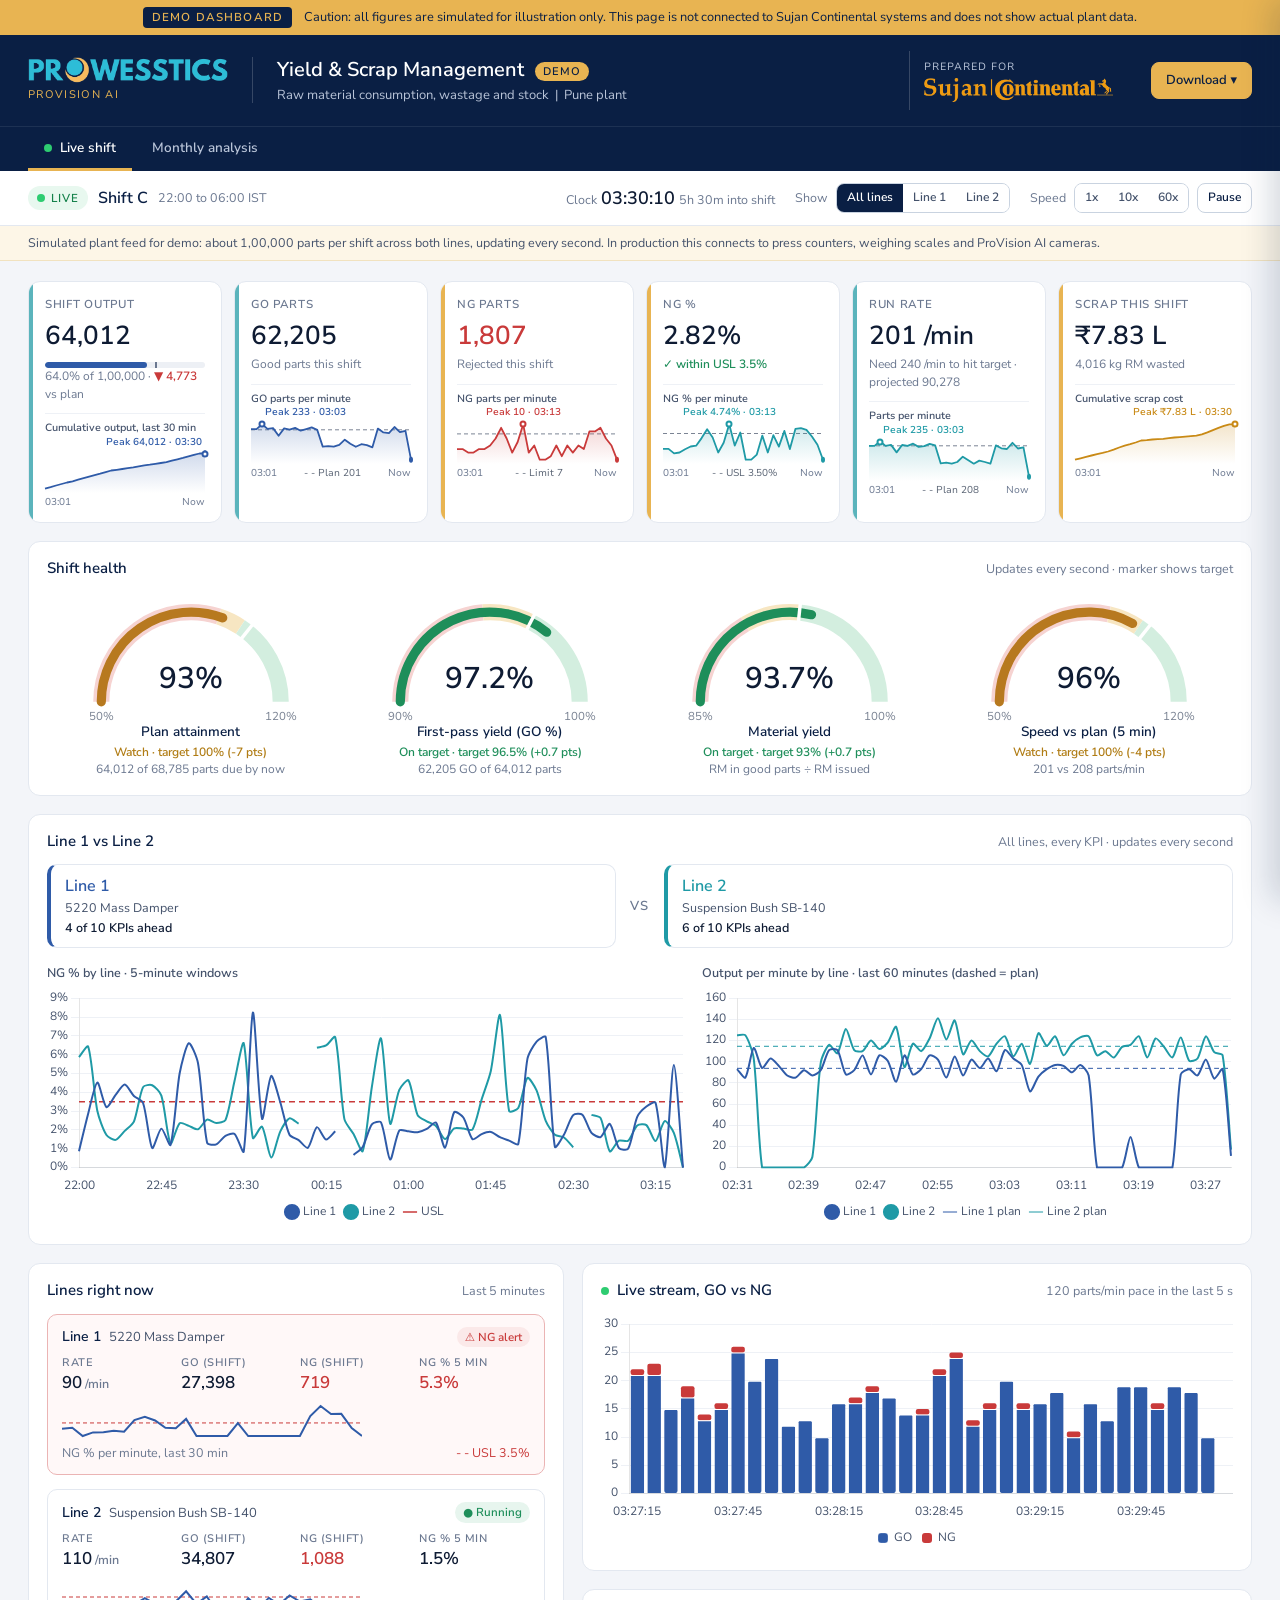
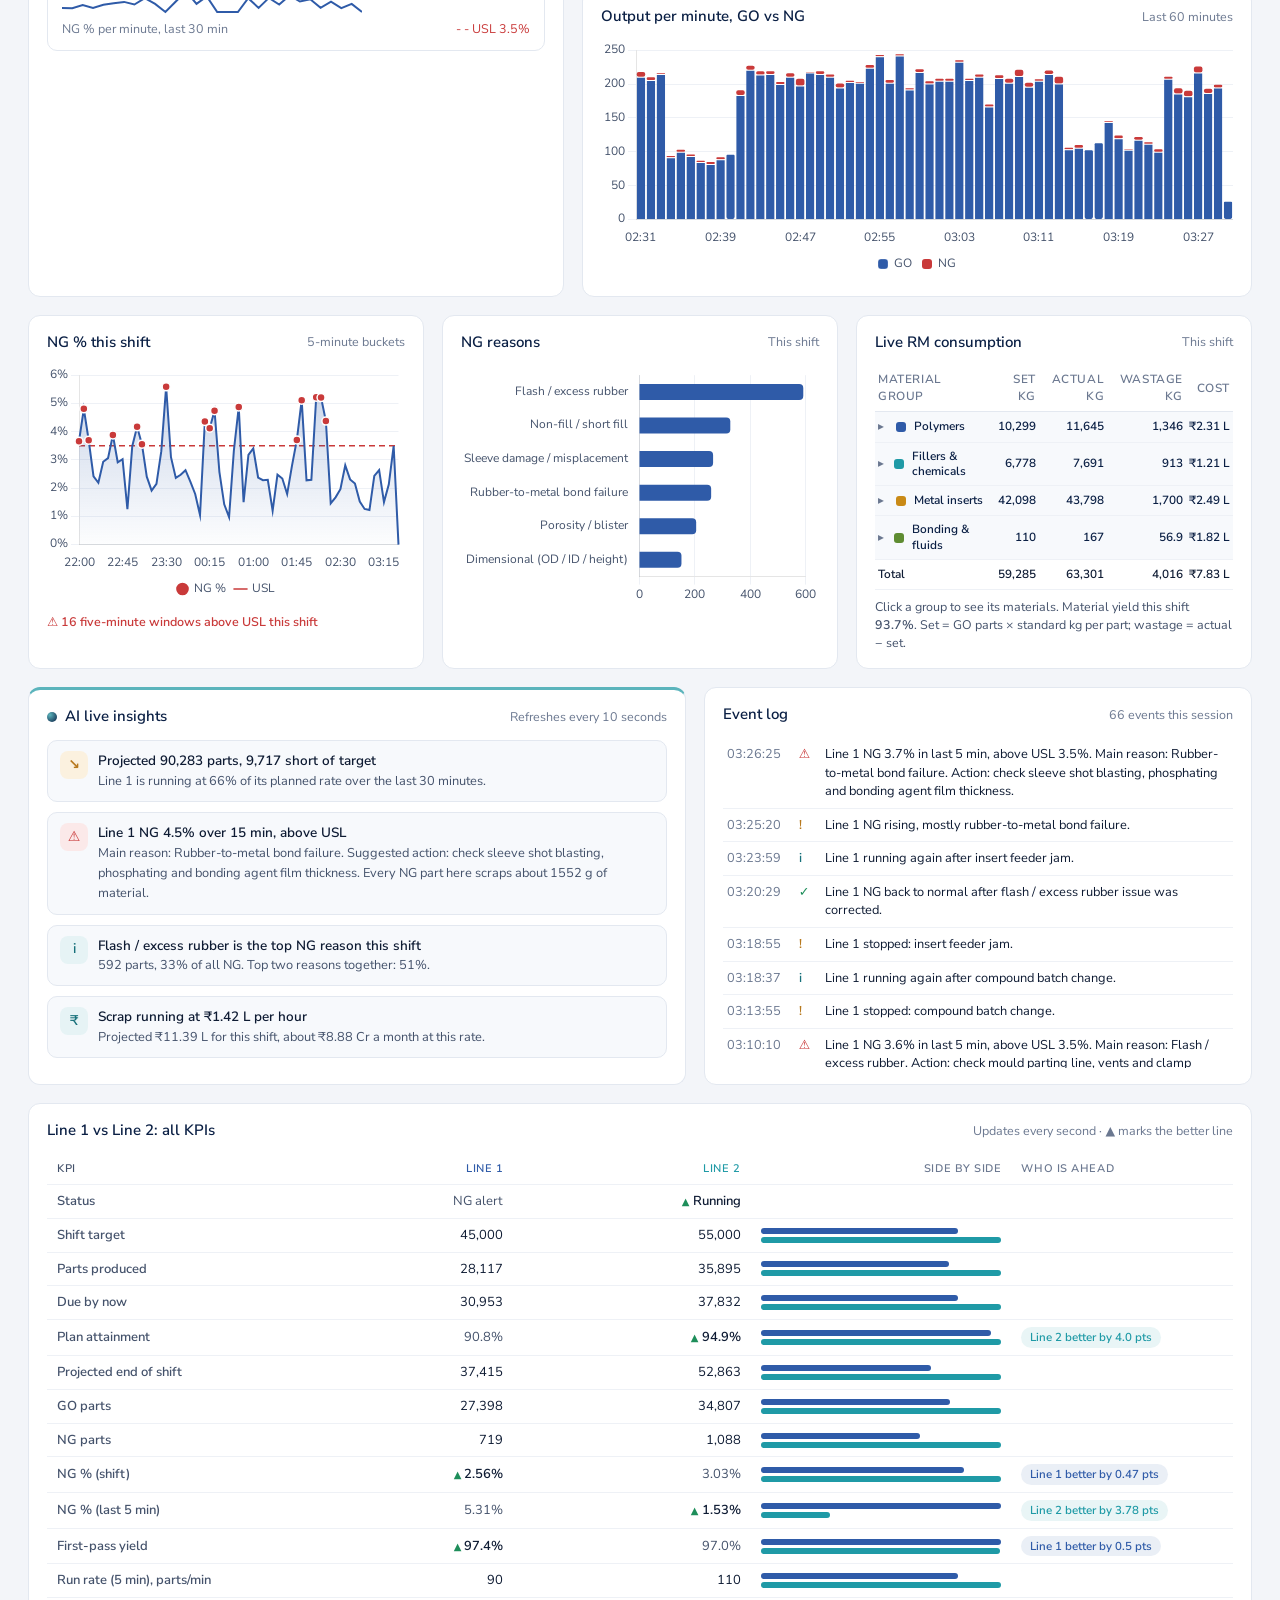
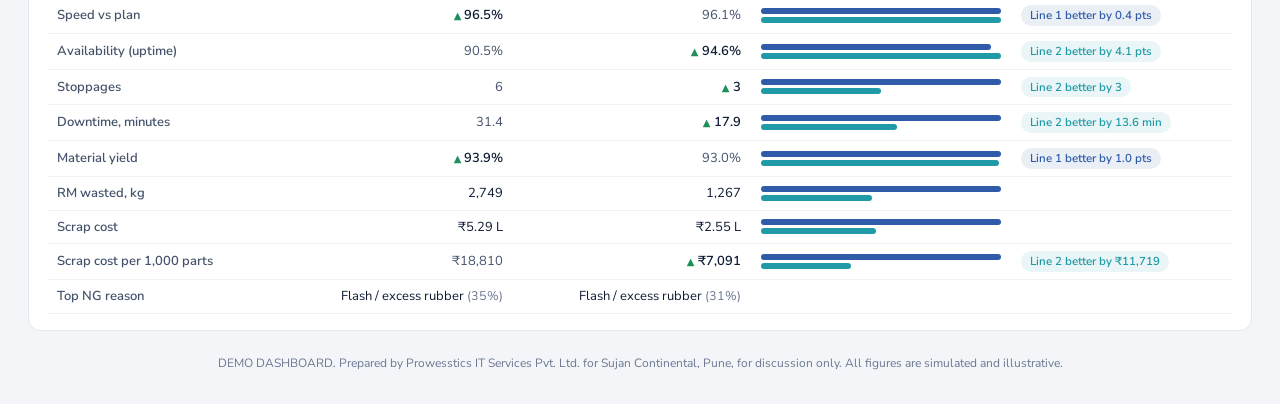
==== commit 80ac7126: "Hide range controls in single-month mode (build 20261028100614) Co-Authored-By: Claude Opus 5.5 <nor" ====
--- a/index.html
+++ b/index.html
@@ -3,7 +3,7 @@
 <head>
 <meta charset="utf-8">
 <meta http-equiv="Cache-Control" content="no-cache, no-store, must-revalidate">
-<meta name="build" content="20261028100420">
+<meta name="build" content="20261028100614">
 <meta name="viewport" content="width=device-width, initial-scale=1">
 <title>Yield &amp; Scrap Management Dashboard | Sujan Continental x Prowesstics</title>
 <meta name="description" content="Demo dashboard: live GO / NG tracking, raw material yield, scrap cost and stock for Sujan Continental's anti-vibration lines. Prepared by Prowesstics (ProVision AI).">
@@ -26,9 +26,9 @@
 <link rel="icon" href="data:image/svg+xml,%3Csvg xmlns='http://www.w3.org/2000/svg' viewBox='0 0 64 64'%3E%3Crect width='64' height='64' rx='14' fill='%230A1F44'/%3E%3Ccircle cx='30' cy='32' r='13' fill='%235BB4BC'/%3E%3Cpath d='M22 46a18 18 0 1 0 6-32' fill='none' stroke='%23E8B452' stroke-width='6' stroke-linecap='round'/%3E%3C/svg%3E">
 <link rel="preconnect" href="https://fonts.googleapis.com"><link rel="preconnect" href="https://fonts.gstatic.com" crossorigin>
 <link rel="stylesheet" href="https://fonts.googleapis.com/css2?family=Nunito+Sans:opsz,wght@6..12,400;6..12,600;6..12,700&display=swap">
-<link rel="stylesheet" href="styles.css?v=20261028100420">
-<script src="lib/chart.umd.min.js?v=20261028100420"></script>
-<script src="lib/xlsx.full.min.js?v=20261028100420"></script>
+<link rel="stylesheet" href="styles.css?v=20261028100614">
+<script src="lib/chart.umd.min.js?v=20261028100614"></script>
+<script src="lib/xlsx.full.min.js?v=20261028100614"></script>
 </head>
 <body>
 
@@ -39,7 +39,7 @@
 
 <header class="topbar">
   <div class="brand">
-    <img src="assets/prowesstics-logo.png?v=20261028100420" alt="Prowesstics" class="logo-pwt" width="640" height="83">
+    <img src="assets/prowesstics-logo.png?v=20261028100614" alt="Prowesstics" class="logo-pwt" width="640" height="83">
     <div class="brand-sub">ProVision AI</div>
   </div>
   <div class="title-block">
@@ -48,7 +48,7 @@
   </div>
   <div class="client">
     <span class="client-lbl">Prepared for</span>
-    <img src="assets/sujan-continental-logo.png?v=20261028100420" alt="Sujan Continental" class="logo-sct" width="640" height="81">
+    <img src="assets/sujan-continental-logo.png?v=20261028100614" alt="Sujan Continental" class="logo-sct" width="640" height="81">
   </div>
   <div class="dl-wrap">
     <button class="btn gold" id="btnDl" aria-haspopup="menu" aria-expanded="false">Download ▾</button>
@@ -326,14 +326,14 @@
   <div class="dlg-actions end"><button class="btn ghost" id="btnDlgClose">Close</button></div>
 </dialog>
 
-<script src="viz.js?v=20261028100420"></script>
+<script src="viz.js?v=20261028100614"></script>
 <script src="materials.js?v=20261024121736"></script>
-<script src="app.js?v=20261028100420"></script>
-<script src="live.js?v=20261028100420"></script>
+<script src="app.js?v=20261028100614"></script>
+<script src="live.js?v=20261028100614"></script>
 <div class="toast" id="toast" hidden></div>
-<script src="lib/jspdf.umd.min.js?v=20261028100420" defer></script>
-<script src="lib/html2canvas.min.js?v=20261028100420" defer></script>
-<script src="export.js?v=20261028100420"></script>
-<script src="refresh.js?v=20261028100420"></script>
+<script src="lib/jspdf.umd.min.js?v=20261028100614" defer></script>
+<script src="lib/html2canvas.min.js?v=20261028100614" defer></script>
+<script src="export.js?v=20261028100614"></script>
+<script src="refresh.js?v=20261028100614"></script>
 </body>
 </html>
--- a/styles.css
+++ b/styles.css
@@ -409,3 +409,4 @@
 }
 @media (max-width:900px){ .lc-bar-cell{display:none} }
 @media (max-width:900px){ .lc-table th,.lc-table td{white-space:normal;padding:7px 6px} .lc-pill{white-space:normal} }
+[hidden]{display:none !important}
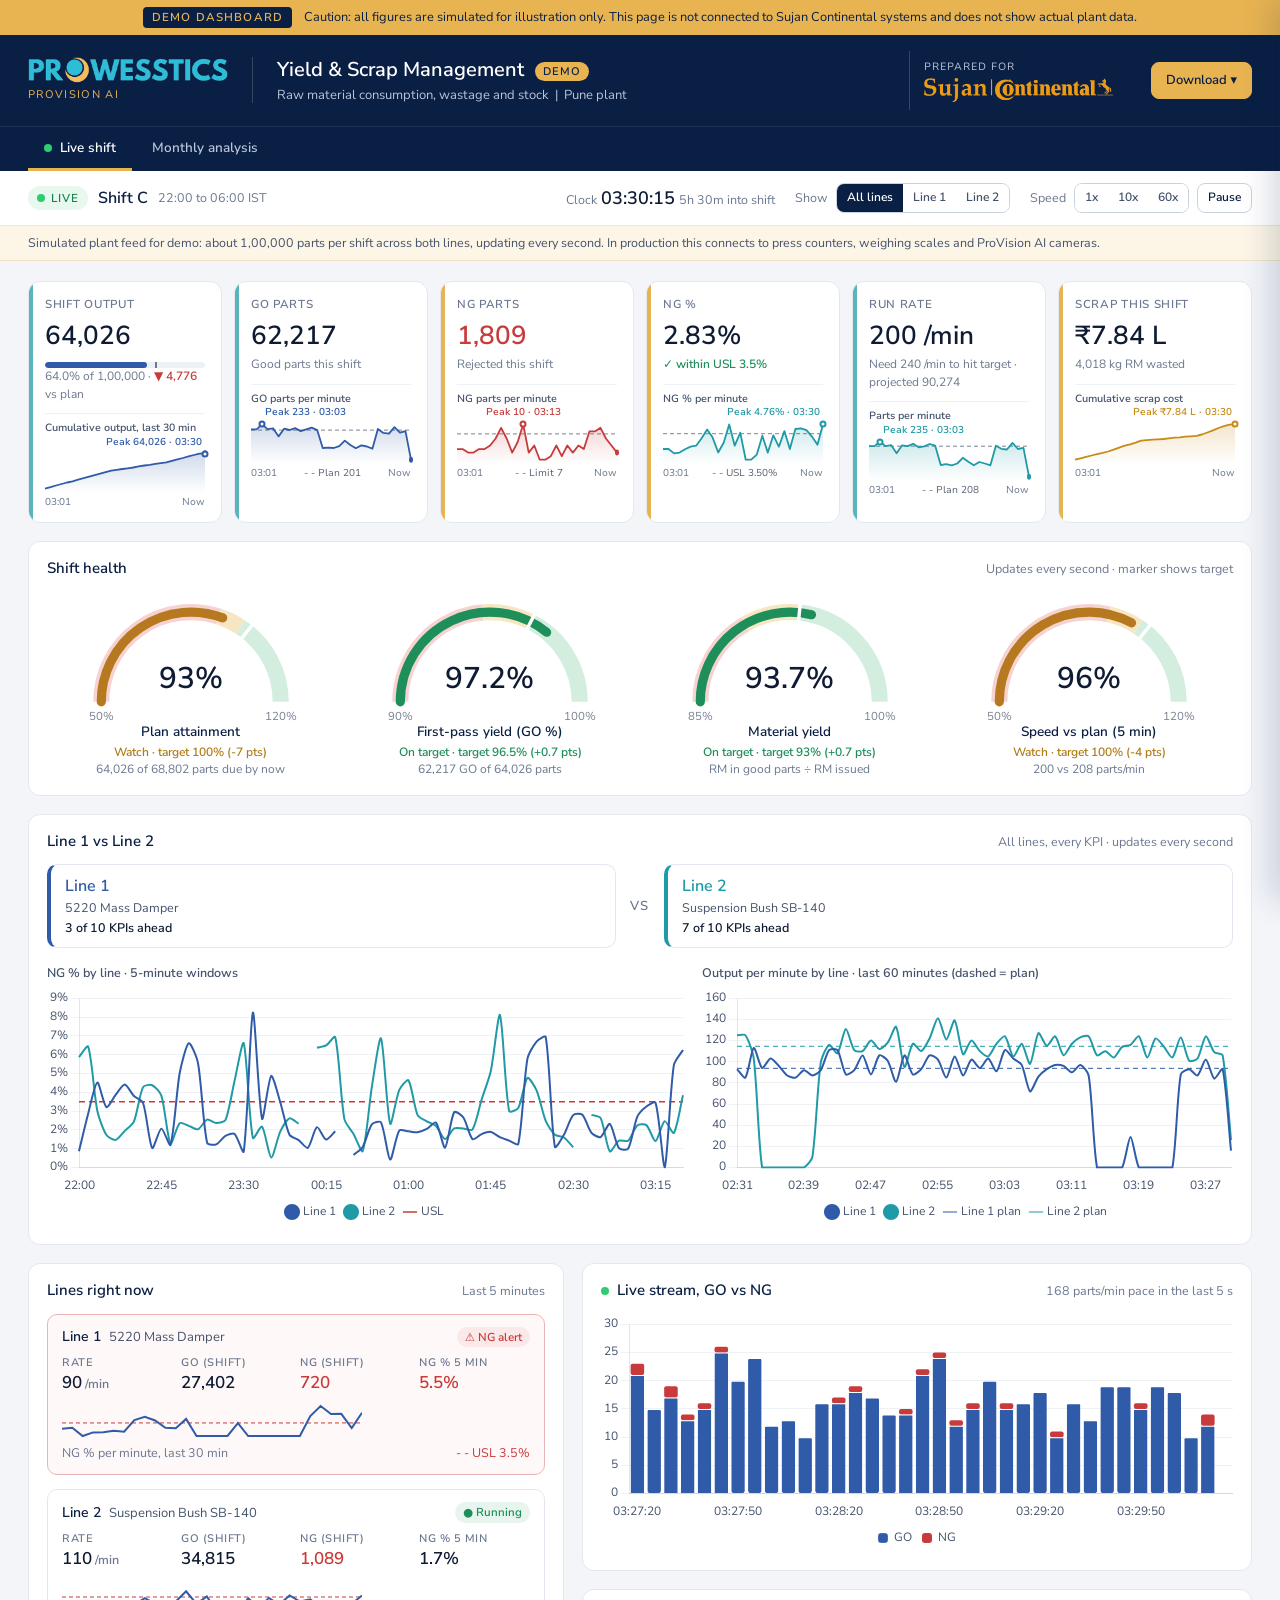
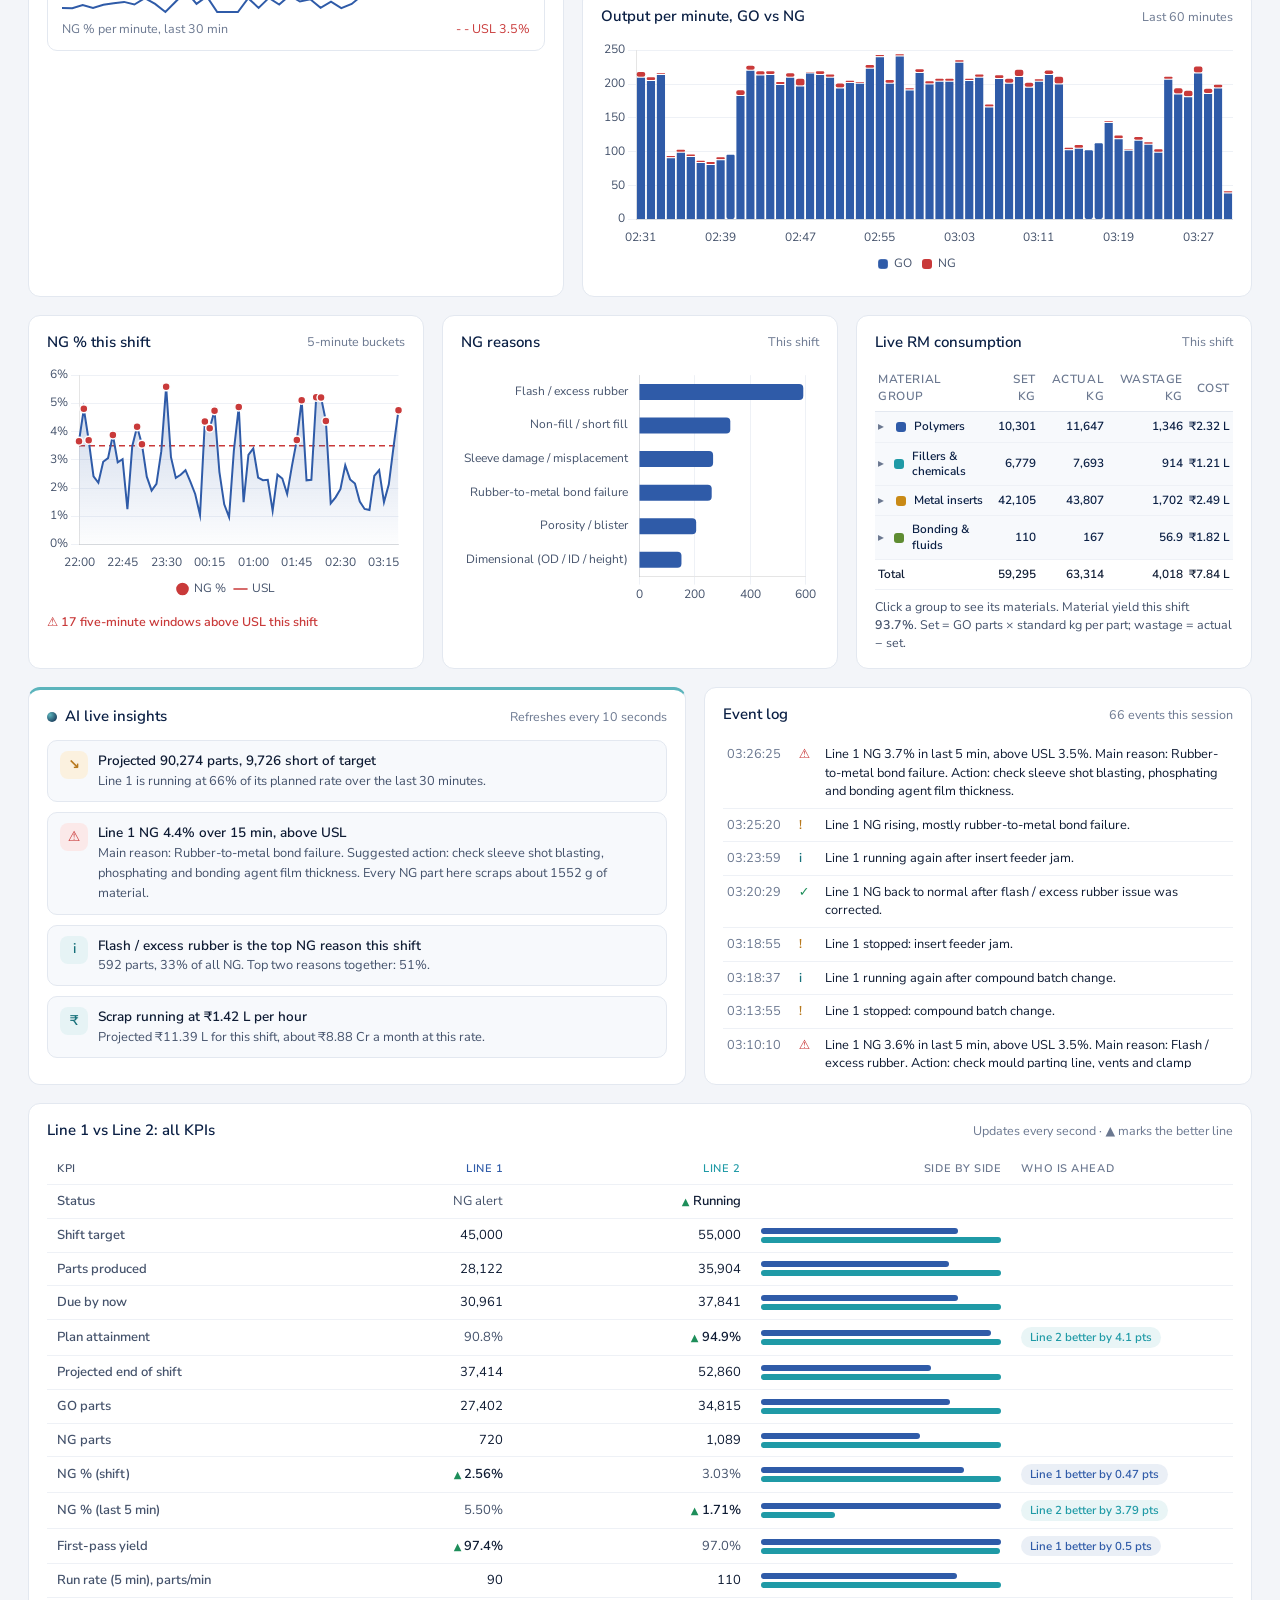
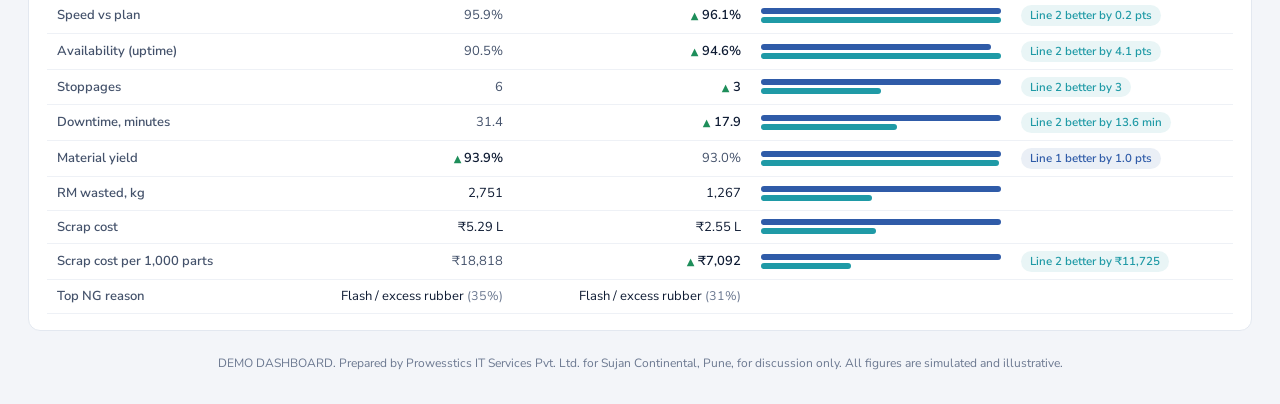
==== commit c7b0c7c3: "Update links for repo rename to sct-yield-scrap-dashboard" ====
--- a/index.html
+++ b/index.html
@@ -11,9 +11,9 @@
 <meta property="og:site_name" content="Prowesstics | ProVision AI">
 <meta property="og:title" content="Yield &amp; Scrap Management Dashboard | Sujan Continental">
 <meta property="og:description" content="Live GO / NG tracking, raw material yield, scrap cost and stock for anti-vibration lines. Demo prepared by Prowesstics.">
-<meta property="og:url" content="https://harish-e-g.github.io/sct-yield-scrap/">
-<meta property="og:image" content="https://harish-e-g.github.io/sct-yield-scrap/assets/og-share.jpg">
-<meta property="og:image:secure_url" content="https://harish-e-g.github.io/sct-yield-scrap/assets/og-share.jpg">
+<meta property="og:url" content="https://harish-e-g.github.io/sct-yield-scrap-dashboard/">
+<meta property="og:image" content="https://harish-e-g.github.io/sct-yield-scrap-dashboard/assets/og-share.jpg">
+<meta property="og:image:secure_url" content="https://harish-e-g.github.io/sct-yield-scrap-dashboard/assets/og-share.jpg">
 <meta property="og:image:type" content="image/jpeg">
 <meta property="og:image:width" content="1200">
 <meta property="og:image:height" content="630">
@@ -21,7 +21,7 @@
 <meta name="twitter:card" content="summary_large_image">
 <meta name="twitter:title" content="Yield &amp; Scrap Management Dashboard | Sujan Continental">
 <meta name="twitter:description" content="Live GO / NG tracking, raw material yield, scrap cost and stock. Demo prepared by Prowesstics.">
-<meta name="twitter:image" content="https://harish-e-g.github.io/sct-yield-scrap/assets/og-share.jpg">
+<meta name="twitter:image" content="https://harish-e-g.github.io/sct-yield-scrap-dashboard/assets/og-share.jpg">
 <meta name="theme-color" content="#0A1F44">
 <link rel="icon" href="data:image/svg+xml,%3Csvg xmlns='http://www.w3.org/2000/svg' viewBox='0 0 64 64'%3E%3Crect width='64' height='64' rx='14' fill='%230A1F44'/%3E%3Ccircle cx='30' cy='32' r='13' fill='%235BB4BC'/%3E%3Cpath d='M22 46a18 18 0 1 0 6-32' fill='none' stroke='%23E8B452' stroke-width='6' stroke-linecap='round'/%3E%3C/svg%3E">
 <link rel="preconnect" href="https://fonts.googleapis.com"><link rel="preconnect" href="https://fonts.gstatic.com" crossorigin>
